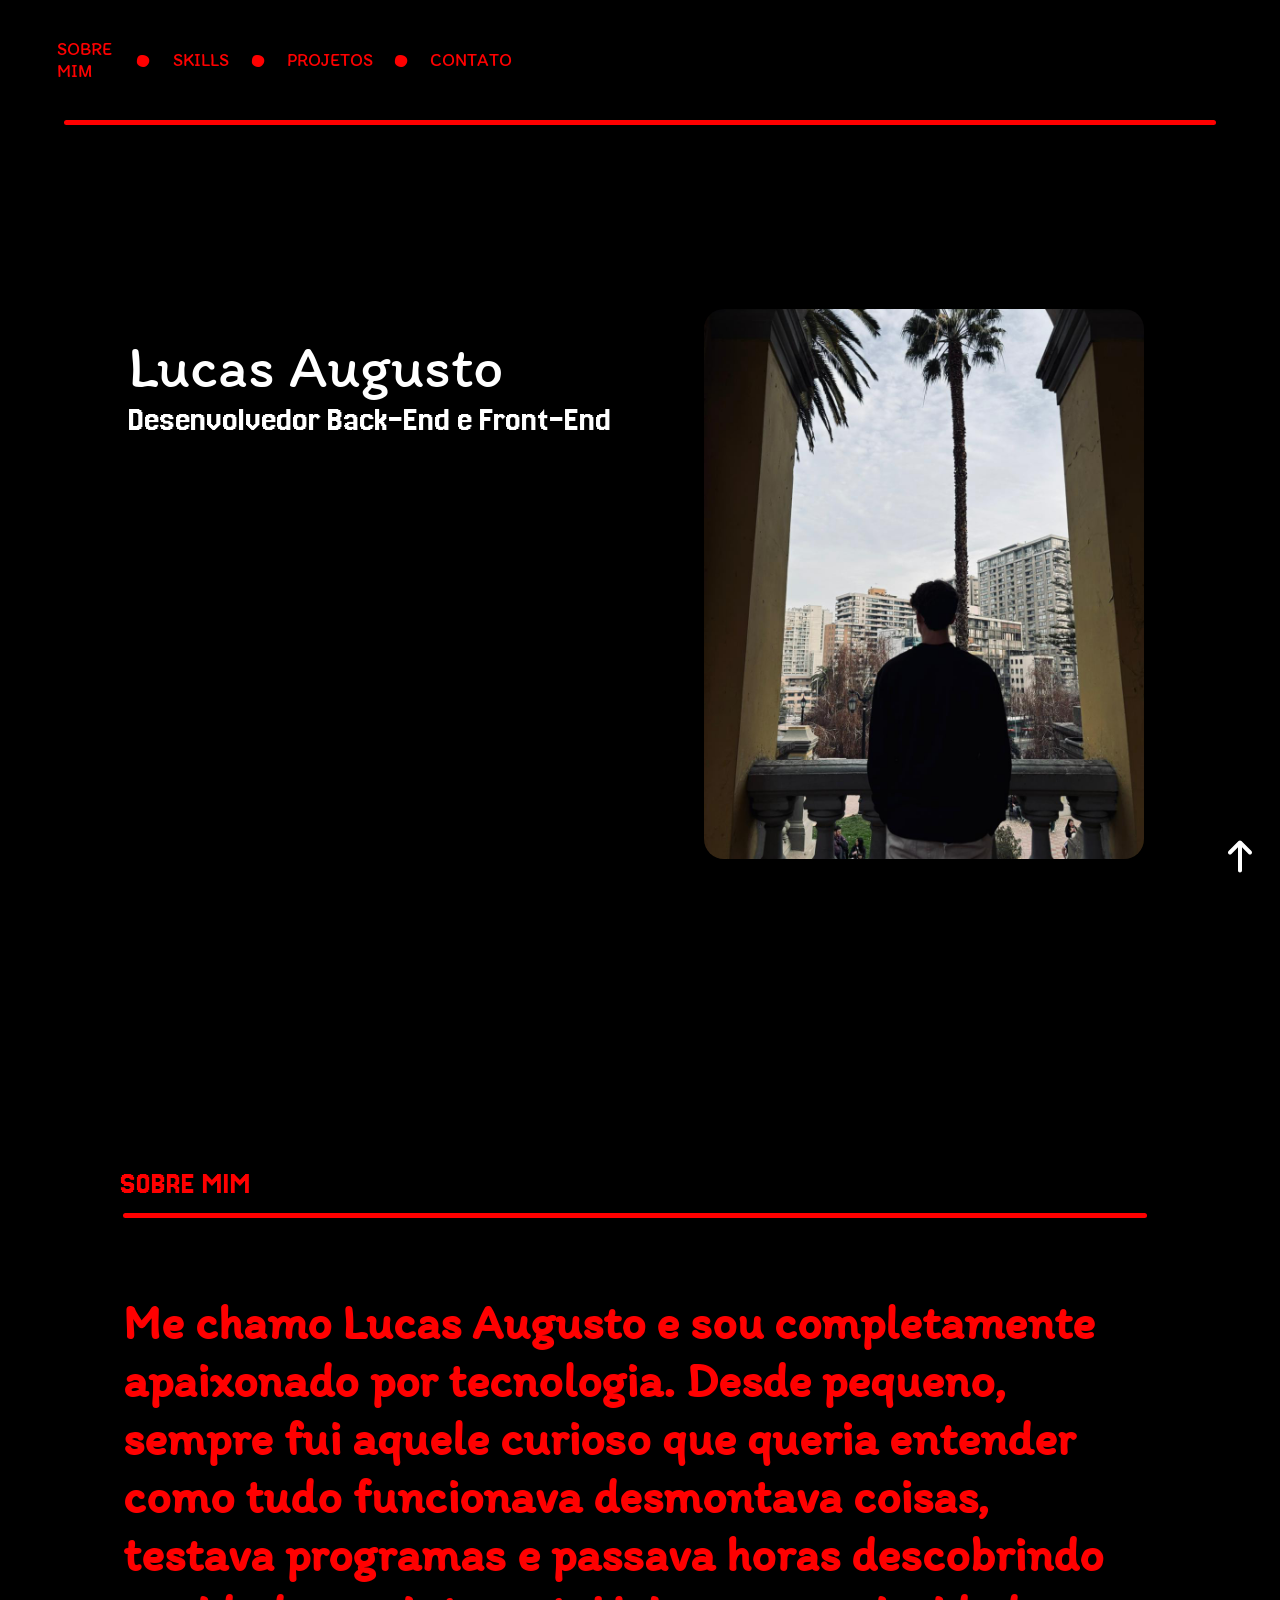
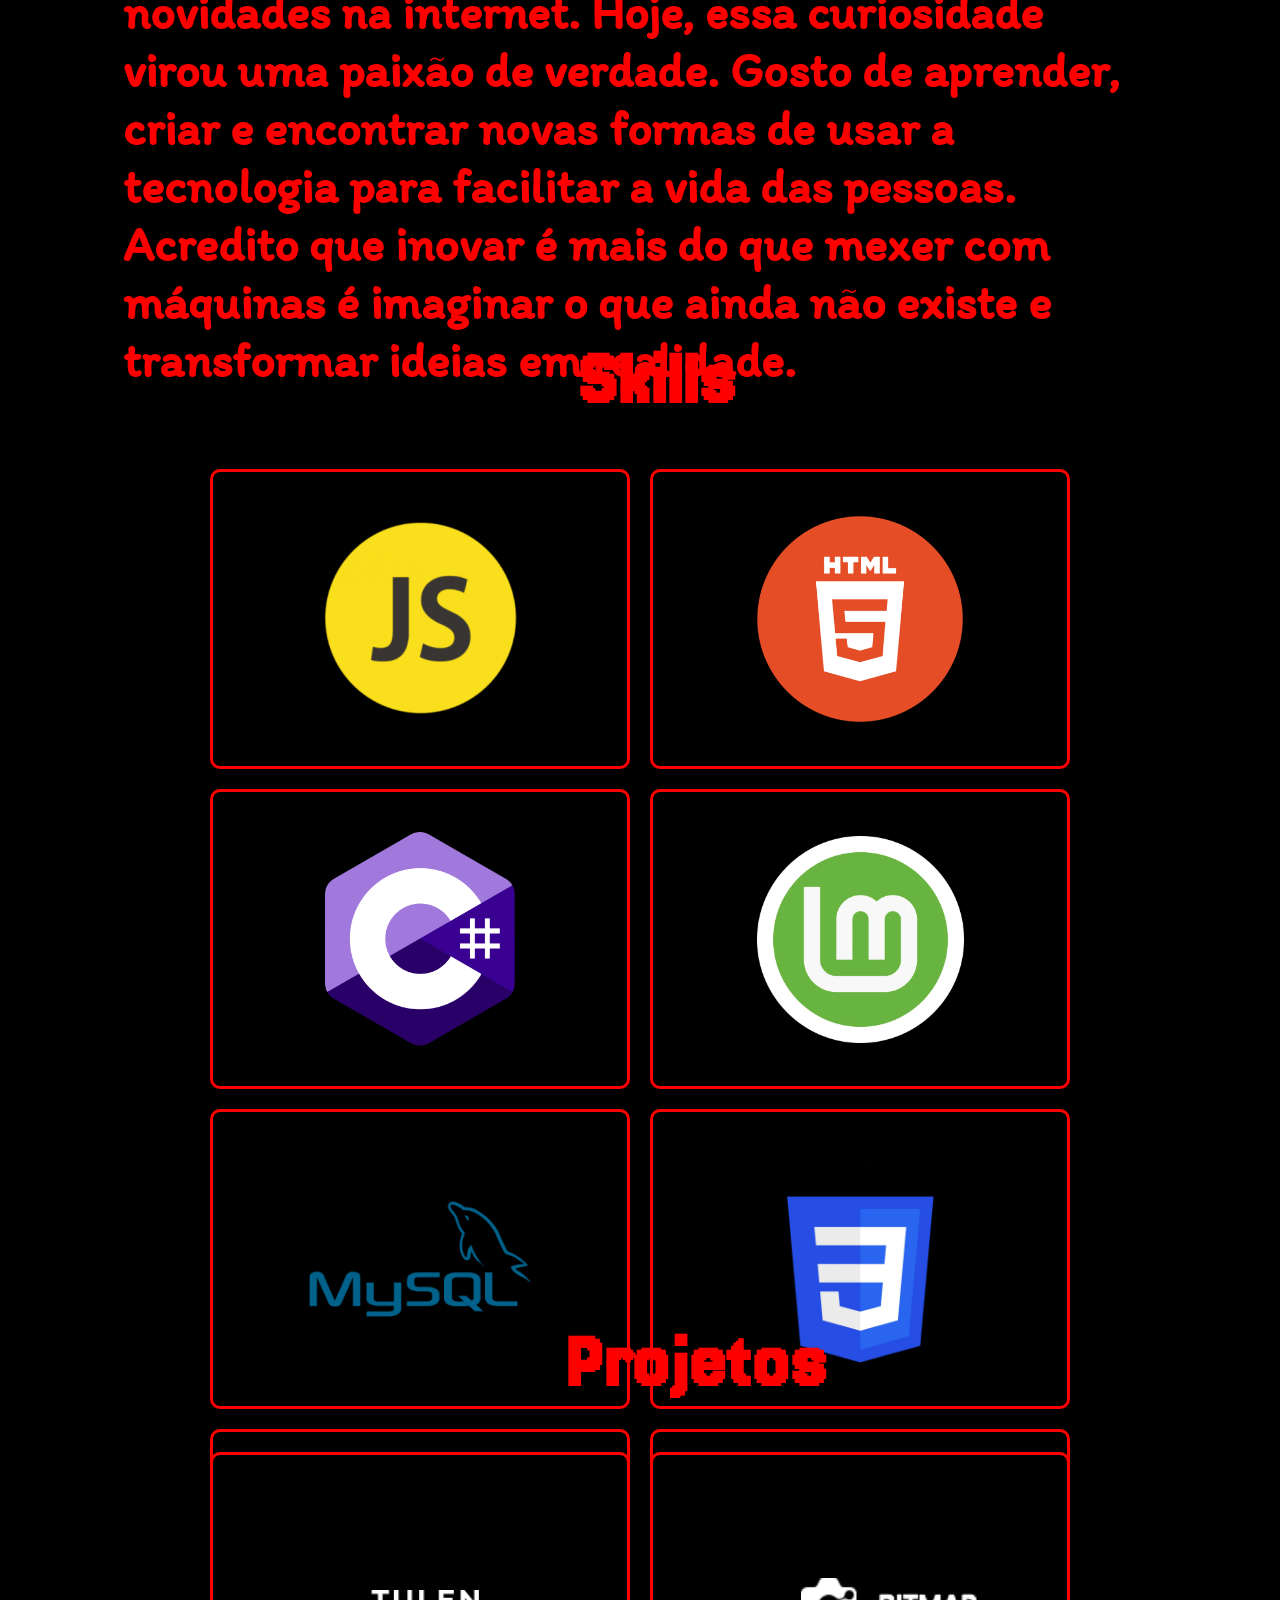
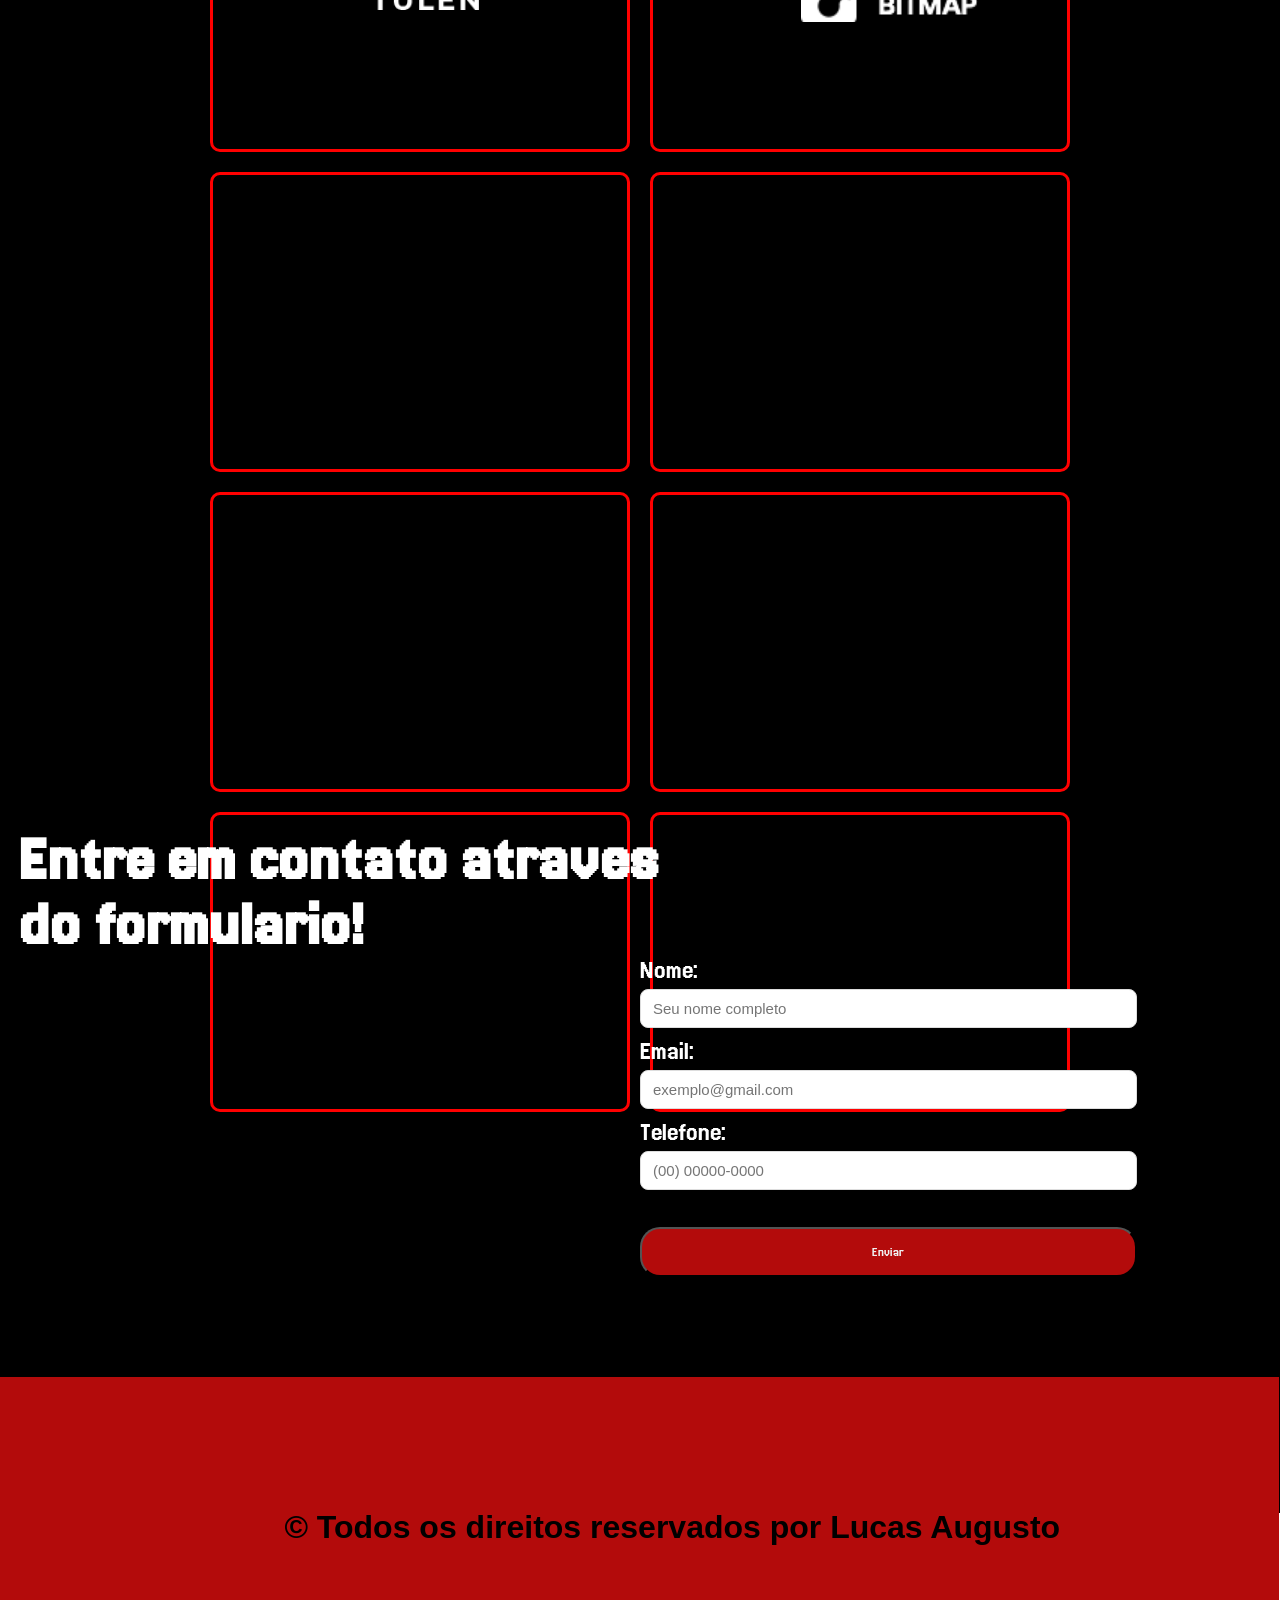
==== index.html @ 874fd930 "Update index.html" ====
<!DOCTYPE html>
<html lang="en">

<head>
    <meta charset="UTF-8">
    <meta name="viewport" content="width=device-width, initial-scale=1.0">
    <link rel="stylesheet" href="style.css">

    <link rel="preconnect" href="https://fonts.googleapis.com">
    <link rel="preconnect" href="https://fonts.gstatic.com" crossorigin>
    <link rel="preconnect" href="https://fonts.googleapis.com">
    <link rel="preconnect" href="https://fonts.gstatic.com" crossorigin>
    <link href="https://fonts.googleapis.com/css2?family=Jersey+20&display=swap" rel="stylesheet">
    <link href="https://fonts.googleapis.com/css2?family=Itim&display=swap" rel="stylesheet">
    <title>Lucas Augusto || Portfólio</title>
</head>

<body>


    <header>

        <div class="divH" id="divH">
            <div class="divHe">

            </div>

            <div class="divH">
                <a href="#sm" class="sobre">
                    SOBRE MIM
                </a>
            </div>
            <div class="divH">
                <g1 class="ponto">
                    .
                    </h1>
            </div>
            <div class="divH">
                <a href="#skills" class="skills">
                    SKILLS
                </a>
            </div>
            <div class="divH">
                <h1 class="ponto">
                    .
                </h1>
            </div>
            <div class="divH">
                <a href="#Projetos" class="projetos">
                    PROJETOS
                </a>
            </div>
            <div class="divH">
                <h1 class="ponto">
                    .
                </h1>
            </div>
            <div class="divH">
                <a href="#formulario" class="contato">
                    CONTATO
                </a>
            </div>
        </div>

        <label class="switch">
            <input type="checkbox">
            <span class="slider round"></span>
        </label>


        <div class="divHeD">

        </div>

    </header>
    <a href="#divH" id="seta"><svg xmlns="http://www.w3.org/2000/svg" viewBox="0 0 640 640">
            <path fill="#ffffff"
                d="M342.6 81.4C330.1 68.9 309.8 68.9 297.3 81.4L137.3 241.4C124.8 253.9 124.8 274.2 137.3 286.7C149.8 299.2 170.1 299.2 182.6 286.7L288 181.3L288 552C288 569.7 302.3 584 320 584C337.7 584 352 569.7 352 552L352 181.3L457.4 286.7C469.9 299.2 490.2 299.2 502.7 286.7C515.2 274.2 515.2 253.9 502.7 241.4L342.7 81.4z" />
        </svg></a>

    <div class="inicio" id="inicio">
        <div class="barra">

        </div>
        <h1 class="lucas"><span>
                Lucas Augusto
            </span>

        </h1>
        <p class="fall-text">
            Desenvolvedor Back-End e Front-End
        </p>

        <div class="neve">

        </div>

    </div>


    <div class="sm" id="sm">
        <div class="mim">
            <h1 class="tmim">
                SOBRE MIM
            </h1>
            <div class="barraP">
                <h1 class="lucas1">
                    Me chamo Lucas Augusto e sou completamente apaixonado por tecnologia. Desde pequeno, sempre fui
                    aquele curioso que queria entender como tudo funcionava desmontava coisas, testava programas e
                    passava horas descobrindo novidades na internet. Hoje, essa curiosidade virou uma paixão de verdade.
                    Gosto de aprender, criar e encontrar novas formas de usar a tecnologia para facilitar a vida das
                    pessoas. Acredito que inovar é mais do que mexer com máquinas é imaginar o que ainda não existe e
                    transformar ideias em realidade.
                </h1>
            </div>
        </div>
    </div>

    <div class="divSkills" id="skills">
        <h1 class="textSkills"><span>
                Skills
            </span>
        </h1>
        <section class="cards-container">

            <div class="card">
                <img src="Imagens/javaS.png" alt="">
            </div>
            <div class="card">
                <img src="Imagens/html.png" alt="" width="55%">
            </div>
            <div class="card">
                <img src="Imagens/C.png" alt="" width="46%">
            </div>
            <div class="card">
                <img src="Imagens/linux.webp" alt="" width="50%">
            </div>
            <div class="card">
                <img src="Imagens/mysql.png" alt="" width="55%">
            </div>
            <div class="card">
                <img src="Imagens/css.webp" alt="" width="80%">
            </div>
            <div class="card">
                <img src="Imagens/php.webp" alt="" width="70%">
            </div>
            <div class="card">
                <img src="Imagens/python.png" alt="" width="80%">
            </div>

        </section>
    </div>
    <div class="Projetos" id="Projetos">
        <h1 class="textProjetos"><span>
                Projetos
            </span>
        </h1>
        <section class="cards-container">

            <div class="card">
                <a href="https://lukyyyyz.github.io/Tulenn/">
                    <img src="/Imagens/tulen.webp" alt="" width="110%">
                </a>
            </div>
            <div class="card">
                <a href="https://lukyyyyz.github.io/BitMap/">
                    <img src="/Imagens/bitmap.png" alt="" width="150%">
                </a>
            </div>
            <div class="card"><img src="/Imagens/" alt="" width="46%"></div>
            <div class="card"><img src="/Imagens/" alt="" width="50%"></div>
            <div class="card"><img src="/Imagens/" alt="" width="55%"></div>
            <div class="card"><img src="/Imagens/" alt="" width="80%"></div>
            <div class="card"><img src="/Imagens/" alt="" width="70%"></div>
            <div class="card"><img src="/Imagens/" alt="" width="40%"></div>
        </section>
    </div>
    <div class="formulario" id="formulario">
        <div>
            <h1 class="textF">
                Entre em contato atraves <br>
                 do formulario!
            </h1>
        </div>
        <div class="F">

            <form class="form" id="contactForm" autocomplete="off" novalidate>
                <div class="form-row">
                    <div class="field full">
                        <label for="nome">Nome:</label>
                        <input id="nome" name="nome" type="text" required placeholder="Seu nome completo" />
                    </div>
                </div>

                <div class="form-row">
                    <div class="field full">
                        <label for="endereco">Email:</label>
                        <input id="email" name="email" type="text" placeholder="exemplo@gmail.com" />
                    </div>
                </div>

                <div class="form-row">
                    <div class="field">
                        <label for="telefone">Telefone:</label>
                        <input id="telefone" name="telefone" type="tel" placeholder="(00) 00000-0000" maxlength="15" />
                    </div>
                </div>
            </form>
        </div>

        <div>
            <button id="btn" class="botao">
                Enviar
            </button>
        </div>


        <dialog id="modal">
            Mensagem Enviado! :D
            <button id="fechar">
                X
            </button>
        </dialog>

        <div class="rodape">
            <h1 class="da">
                © Todos os direitos reservados por Lucas Augusto
            </h1>
           </div>
        <script src="script.js" defer></script>
</body>

</html>
---- style.css ----
* {
    margin: 0;
    box-sizing: border-box;
    scroll-behavior: smooth;
    
}

header {
    display: flex;
    align-items: center;
    justify-content: space-between;
    height: 120px;
    width: 100%;
    background-color: #000000;
}

body {
    background-color: var(--bg-color);
    color: var(--cor-texto);
    transition: background-color 0.5s, color 0.5s;
    /* Transição suave */
}

/* Comandos Dakr */
.dark header {
    background-color: #9b9b9b;
}

.dark .sobre {
    color: #ffffff;
}

.dark .skills {
    color: #ffffff;
}

.dark .projetos {
    color: #ffffff;
}

.dark .contato {
    color: #ffffff;
}

.dark .ponto {
    color: #ffffff;
}

.dark .barra {
    background-color: #ffffff;
}

.dark .inicio {
    background-color: #9b9b9b;
}

.dark .lucas {
    color: #ffffff;
}

.dark .fall-text {
    color: #ffffff;
}

.dark .sm {
    background-color: #9b9b9b;
}

.dark .mim {
    background-color: #9b9b9b;
}

.dark .lucas1 {
    color: #f0f0f0;
}

.dark .tmim {
    color: #f0f0f0;
}

.dark .barraP {
    background-color: #f0f0f0;
}

.dark .divSkills {
    background-color: #9b9b9b;
}

.dark .card {
    background-color: #464646;
    border: solid #c9c9c9;
}

.dark .textSkills {
    color: #ffffff;
}

.dark .Projetos {
   background-color: #9b9b9b;
}

.dark .textProjetos {
    color: #ffffff;
    
}

.dark .neve {
    background-image: url(Imagens/Neve.jpeg);
}

.dark .formulario{
    background-color: #9b9b9b;
}

.dark .botao{
    background-color: #5e5e5e;
}

.dark .rodape{
    background-color: #5e5e5e;
}

.dark .textF{
    color: #ffffff;
}

.dark .da{
    color: #ffffff;
}



/*Fim Dark */

.sobre {
    font-size: 18px;
    color: #ff0000;
    font-family: "Itim", cursive;
    font-weight: 400;
    font-style: normal;
    cursor: pointer;
    text-decoration: none;
}

.skills {
    font-size: 18px;
    color: #ff0000;
    font-family: "Itim", cursive;
    font-weight: 400;
    font-style: normal;
    cursor: pointer;
    text-decoration: none;
}

.projetos {
    font-size: 18px;
    color: #ff0000;
    font-family: "Itim", cursive;
    font-weight: 400;
    font-style: normal;
    cursor: pointer;
    text-decoration: none;
}

.contato {
    font-size: 18px;
    color: #ff0000;
    font-family: "Itim", cursive;
    font-weight: 400;
    font-style: normal;
    cursor: pointer;
    text-decoration: none;
}

.ponto {
    font-size: 90px;
    color: #ff0000;
    font-family: "Itim", cursive;
    font-weight: 400;
    font-style: normal;
    padding-bottom: 50px;
}

.divH {
    display: flex;
    align-items: center;
    justify-content: space-around;
    height: 120px;
    width: 40%;
}

.divHe {
    display: flex;
    align-items: center;
    justify-content: space-around;
    height: 120px;
    width: 40%;
}

.divHeD {
    display: flex;
    align-items: center;
    justify-content: space-around;
    height: 120px;
    margin-right: -850px;
}


.barra {
    background-color: #ff0000;
    height: 5px;
    width: 90%;
    margin-left: 5%;
    border-radius: 20px;

}

.inicio {
    background-color: #000000;
    height: 1000px;
    width: 100%;
}

.lucas {
    color: white;
    font-size: 60px;
    font-family: "Itim", cursive;
    font-weight: 400;
    font-style: normal;
    display: inline-block;
    margin-top: 16%;
    margin-left: 10%;
}

.fall-text {
    color: white;
    font-size: 35px;
    font-family: "Jersey 20", sans-serif;
    font-weight: 400;
    font-style: normal;
    margin-left: 10%;
}

.fall-text span {
    opacity: 0;
    transform: translateY(-50px);
    animation: fall 0.4s forwards;
}

@keyframes fall {
    to {
        opacity: 1;
        transform: translateY(0);
    }
}



.sm {
    background-color: #000000;
    height: 800px;
    width: 100%;
    padding: 1.5%;
}

.mim {
    width: 90%;
    height: 90vh;
    background-color: #000000;
    border-radius: 20px;
    margin-left: 5%;
    margin-top: 2vh;
}

.tmim {
    color: #ff0000;
    font-family: "Jersey 20", sans-serif;
    font-weight: 400;
    font-style: normal;
    padding-top: 1%;
    padding-left: 3.5%;
}

.barraP {
    background-color: #ff0000;
    height: 5px;
    width: 80%;
    position: absolute;
    left: 9.6%;
    border-radius: 20px;
    margin-top: 1%;
}

.switch {
    position: relative;
    display: inline-block;
    width: 60px;
    height: 34px;
}

/* Hide default HTML checkbox */
.switch input {
    opacity: 0;
    width: 0;
    height: 0;
}

/* The slider */
.slider {
    position: absolute;
    cursor: pointer;
    top: 0;
    left: 0;
    right: 0;
    bottom: 0;
    background-color: #ff0000;
    -webkit-transition: .4s;
    transition: .4s;
}

.slider:before {
    position: absolute;
    content: "";
    height: 26px;
    width: 26px;
    left: 4px;
    bottom: 4px;
    background-color: #f0f0f0;
    -webkit-transition: .4s;
    transition: .4s;
}

input:checked+.slider {
    background-color: #c9c9c9;
}

input:focus+.slider {
    box-shadow: 0 0 1px #00000000;
}

input:checked+.slider:before {
    -webkit-transform: translateX(26px);
    -ms-transform: translateX(26px);
    transform: translateX(26px);
}

/* Rounded sliders */
.slider.round {
    border-radius: 34px;
}

.slider.round:before {
    border-radius: 50%;
}

.neve {
    margin-left: 55%;
    margin-top: -10%;
    background-image: url(Imagens/Eu.jpeg);
    width: 440px;
    height: 550px;
    background-size: cover;       /* imagem encaixa melhor */
    background-position: center;  /* centraliza */
    border-radius: 20px;          /* opcional */
    
}

.lucas1 {
    font-size: 48px;
    margin-top: 80px;
    font-family: "Itim", cursive;
    color: #ff0000;
}

.divSkills {
    background-color: #000000;
    height: 963px;
    width: 100%;
    padding: 1.5%;

}

.card {
    width: 420px;
    height: 300px;
    background: rgb(0, 0, 0);
    border-radius: 10px;
    box-shadow: 0 4px 10px var(--shadow);
    display: flex;
    align-items: center;
    justify-content: center;
    cursor: pointer;
    transition: 0.3s;
    font-weight: 600;
    border: solid #ff0000;
}

.cards-container {
    display: flex;
    gap: 20px;
    justify-content: center;
    flex-wrap: wrap;
}

.textSkills {
    color: rgb(255, 0, 0);
    font-family: "Jersey 20", sans-serif;
    font-size: 80px;
    margin-bottom: 50px;
    margin-left: 45%;
}

#seta {
    position: fixed;
    bottom: 20px;  
    right: 20px;   
    width: 40px;   
}

.Projetos {
    background-color: #000000;
    height: 965px;
    width: 100%;
    padding: 1.5%;

}

.textProjetos {
    color: #ff0000;
    font-family: "Jersey 20", sans-serif;
    font-size: 80px;
    margin-top: 20px;
    margin-bottom: 50px;
    margin-left: 44%
}

.formulario {
    background-color: #000000;
    height: 865px;
    width: 100%;
    padding: 1.5%;

}

.textF {
    color: #ffffff;
    font-family: "Jersey 20", sans-serif;
    font-size: 65px;
    animation: flutuar 3s infinite ease-in-out;
    margin-top: 160px;
}

@keyframes flutuar {
    from {
        transform: translateY(0px);
    }

    50% {
        transform: translateY(-30px);
    }

    to {
        transform: translateY(0px);
    }
}

.form-row {
    display: flex;
    gap: 12px;
    margin-bottom: 10px;
}

.field {
    flex: 1;
    display: flex;
    flex-direction: column;
}

.field label {
    font-size: 26px;
    margin-bottom: 6px;
    color: #ffffff;
    font-family: "Jersey 20", sans-serif;

}

.field input {
    padding: 10px 12px;
    border-radius: 8px;
    border: 1px solid #ddd;
    font-size: 15px;
    outline: none;
}

.field input:focus {
    border-color: var(--accent);
    box-shadow: 0 0 0 3px rgba(43, 108, 176, 0.08);
}

.form-actions {
    display: flex;
    justify-content: flex-end;
    gap: 8px;
    margin-top: 12px;
}

.btn {
    padding: 10px 14px;
    border-radius: 8px;
    border: 0;
    cursor: pointer;
    font-weight: 600;
}

.btn-secondary {
    background: #000000;
    color: #ffffff;
}

.btn-primary {
    background: var(--accent);
    color: white;
}

.F {
    width: 40%;
    height: 00px;
    background-color: #b30b0b;
    border-radius: 20px;
    margin-left: 50%;
    justify-content: center;
    align-items: center;

}

#modal {
    width: 400px;
    height: 100px;
    margin-top: 85vh;
    margin-left: 45px;
    border-color: #ffffff;
    background-color: #b30b0b;
    color: #f0f0f0;
    font-family: "Jersey 20", sans-serif;
    font-size: 26px;
}

.botao {
    background-color: #c9c9c9;
    color: #000000;
    font-family: "Jersey 20", sans-serif;
    height: 50px;
    width: 40%;
    margin-left: 50%;
    margin-top: 30vh;
    background-color: #b30b0b;
    color: #f0f0f0;
    border-radius: 20px;
}

#fechar{
    margin-left: 80px;
}

.rodape{
    background-color: #b30b0b;
    height: 300px;
    width: 111.5%;
    margin-left: -10%;
    margin-top: 100px;
    display: flex;
    justify-content: center; 
    align-items: center;     

}


.da{ 
    color: #000000;
    margin-left: 170px; 
    font-family: 'Lucida Sans', 'Lucida Sans Regular', 'Lucida Grande', 'Lucida Sans Unicode', Geneva, Verdana, sans-serif;
}

@keyframes rodar{
    0%{
        --angle: 0deg;
    }
    100%{
        --angle: 360deg;
    }
}
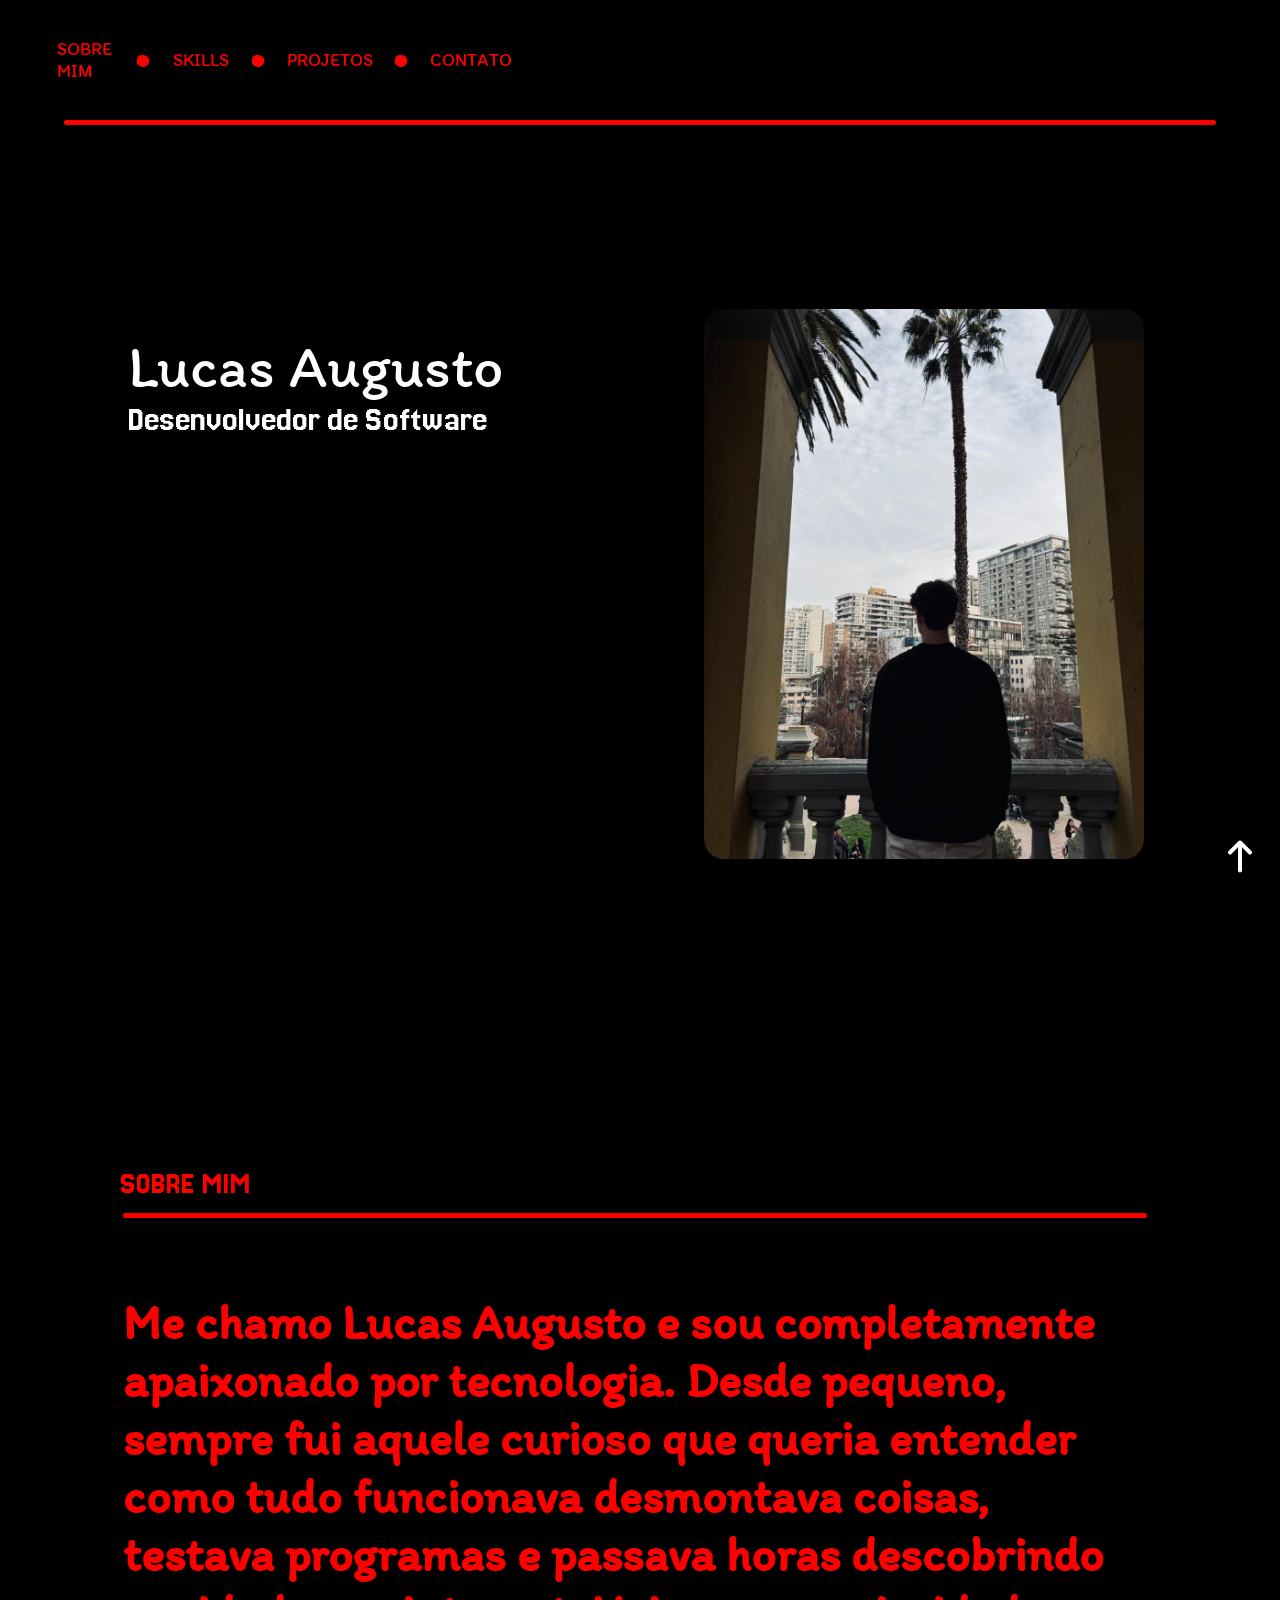
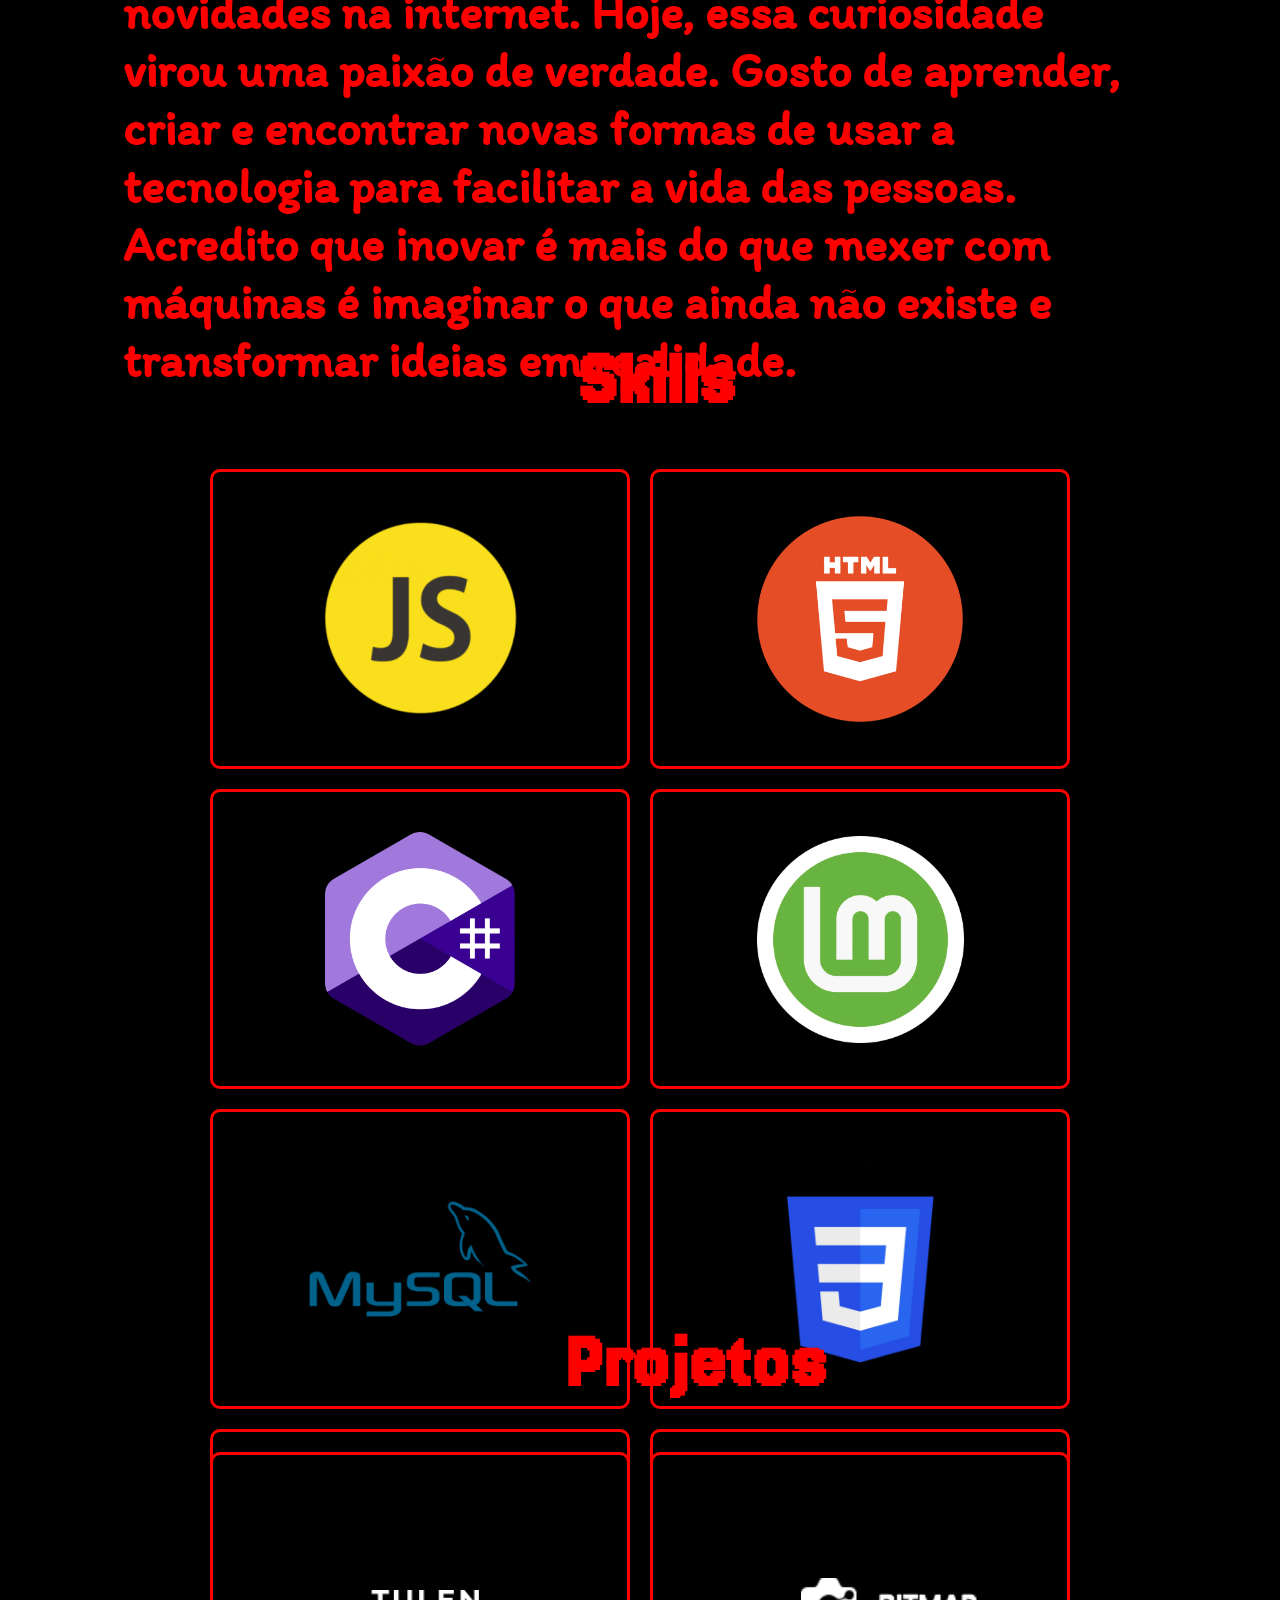
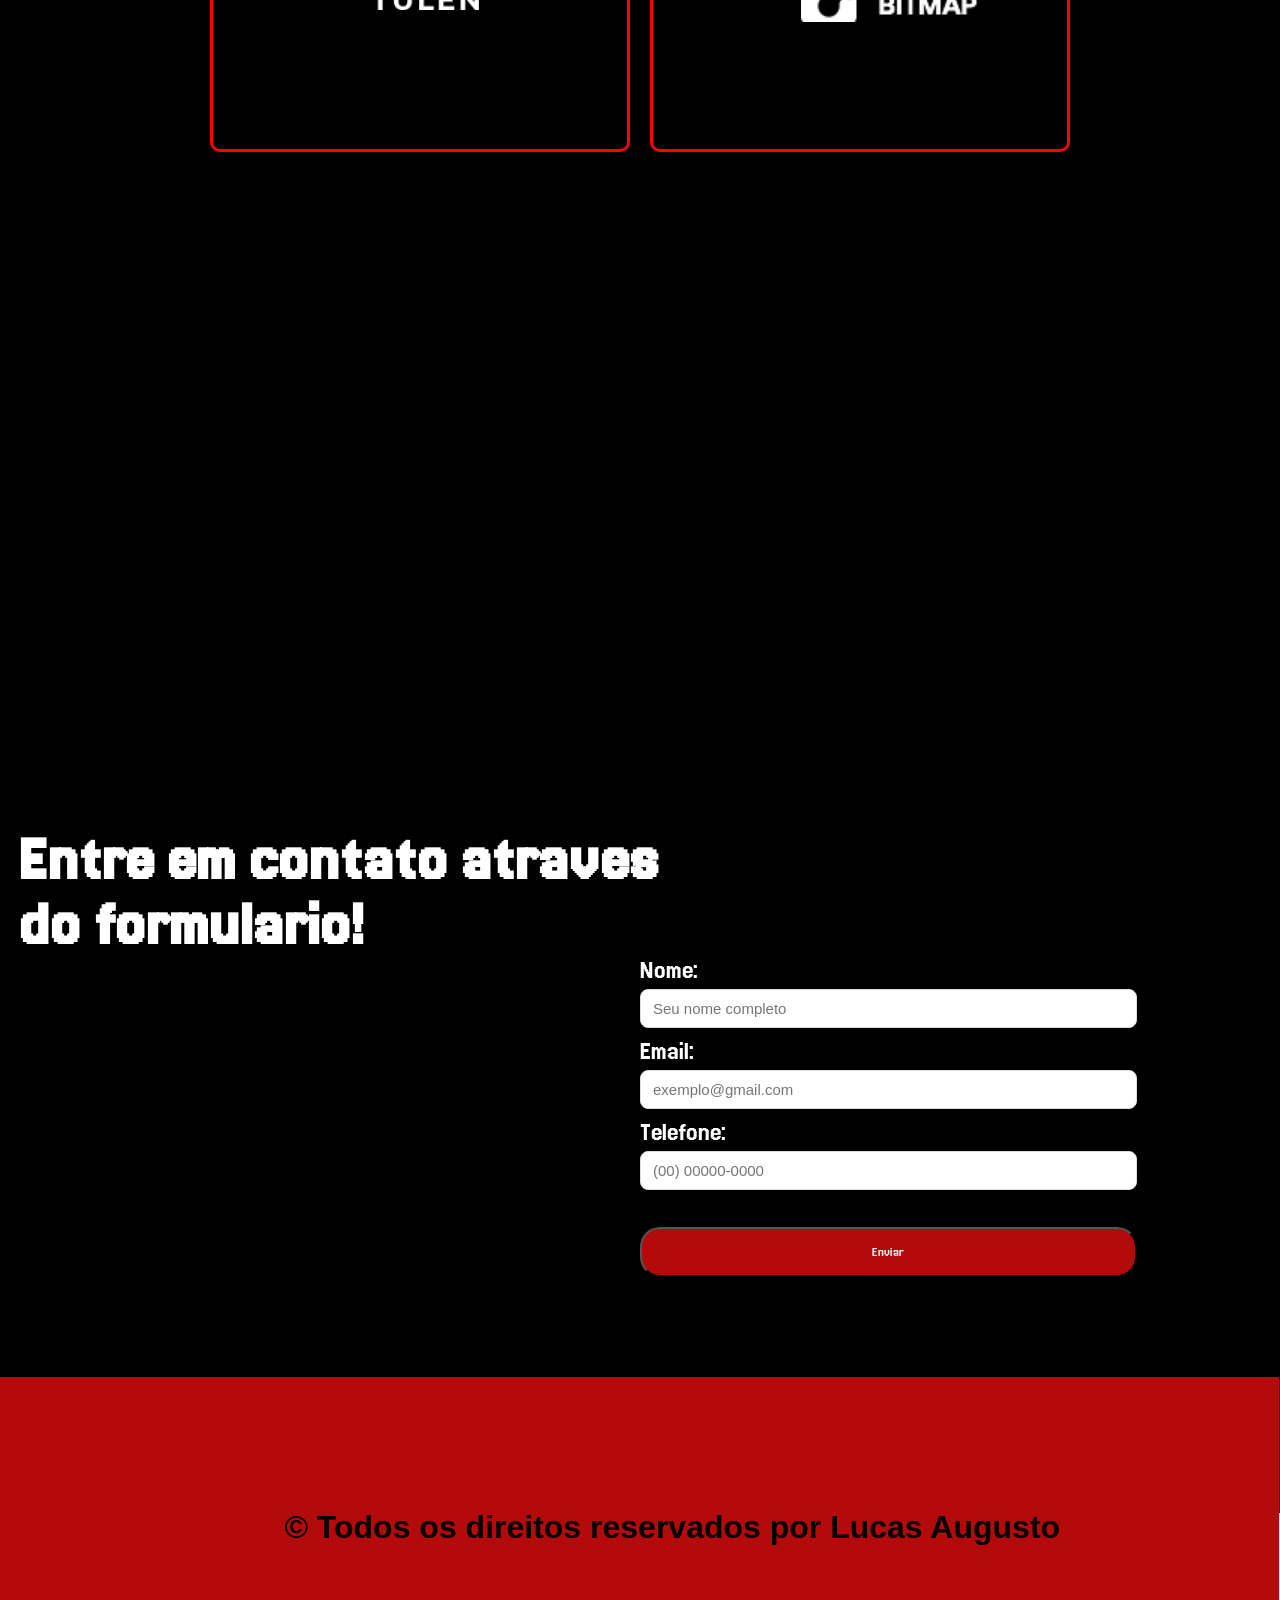
==== commit 8df15173: "Add files via upload" ====
--- a/index.html
+++ b/index.html
@@ -88,7 +88,7 @@
 
         </h1>
         <p class="fall-text">
-            Desenvolvedor Back-End e Front-End
+            Desenvolvedor de Software
         </p>
 
         <div class="neve">
@@ -159,20 +159,15 @@
 
             <div class="card">
                 <a href="https://lukyyyyz.github.io/Tulenn/">
-                    <img src="/Imagens/tulen.webp" alt="" width="110%">
+                    <img src="Imagens/tulen.webp" alt="" width="110%">
                 </a>
             </div>
             <div class="card">
                 <a href="https://lukyyyyz.github.io/BitMap/">
-                    <img src="/Imagens/bitmap.png" alt="" width="150%">
-                </a>
-            </div>
-            <div class="card"><img src="/Imagens/" alt="" width="46%"></div>
-            <div class="card"><img src="/Imagens/" alt="" width="50%"></div>
-            <div class="card"><img src="/Imagens/" alt="" width="55%"></div>
-            <div class="card"><img src="/Imagens/" alt="" width="80%"></div>
-            <div class="card"><img src="/Imagens/" alt="" width="70%"></div>
-            <div class="card"><img src="/Imagens/" alt="" width="40%"></div>
+                    <img src="Imagens/bitmap.png" alt="" width="150%">
+                </a>
+            </div>
+            
         </section>
     </div>
     <div class="formulario" id="formulario">
@@ -230,4 +225,4 @@
         <script src="script.js" defer></script>
 </body>
 
-</html>
+</html>
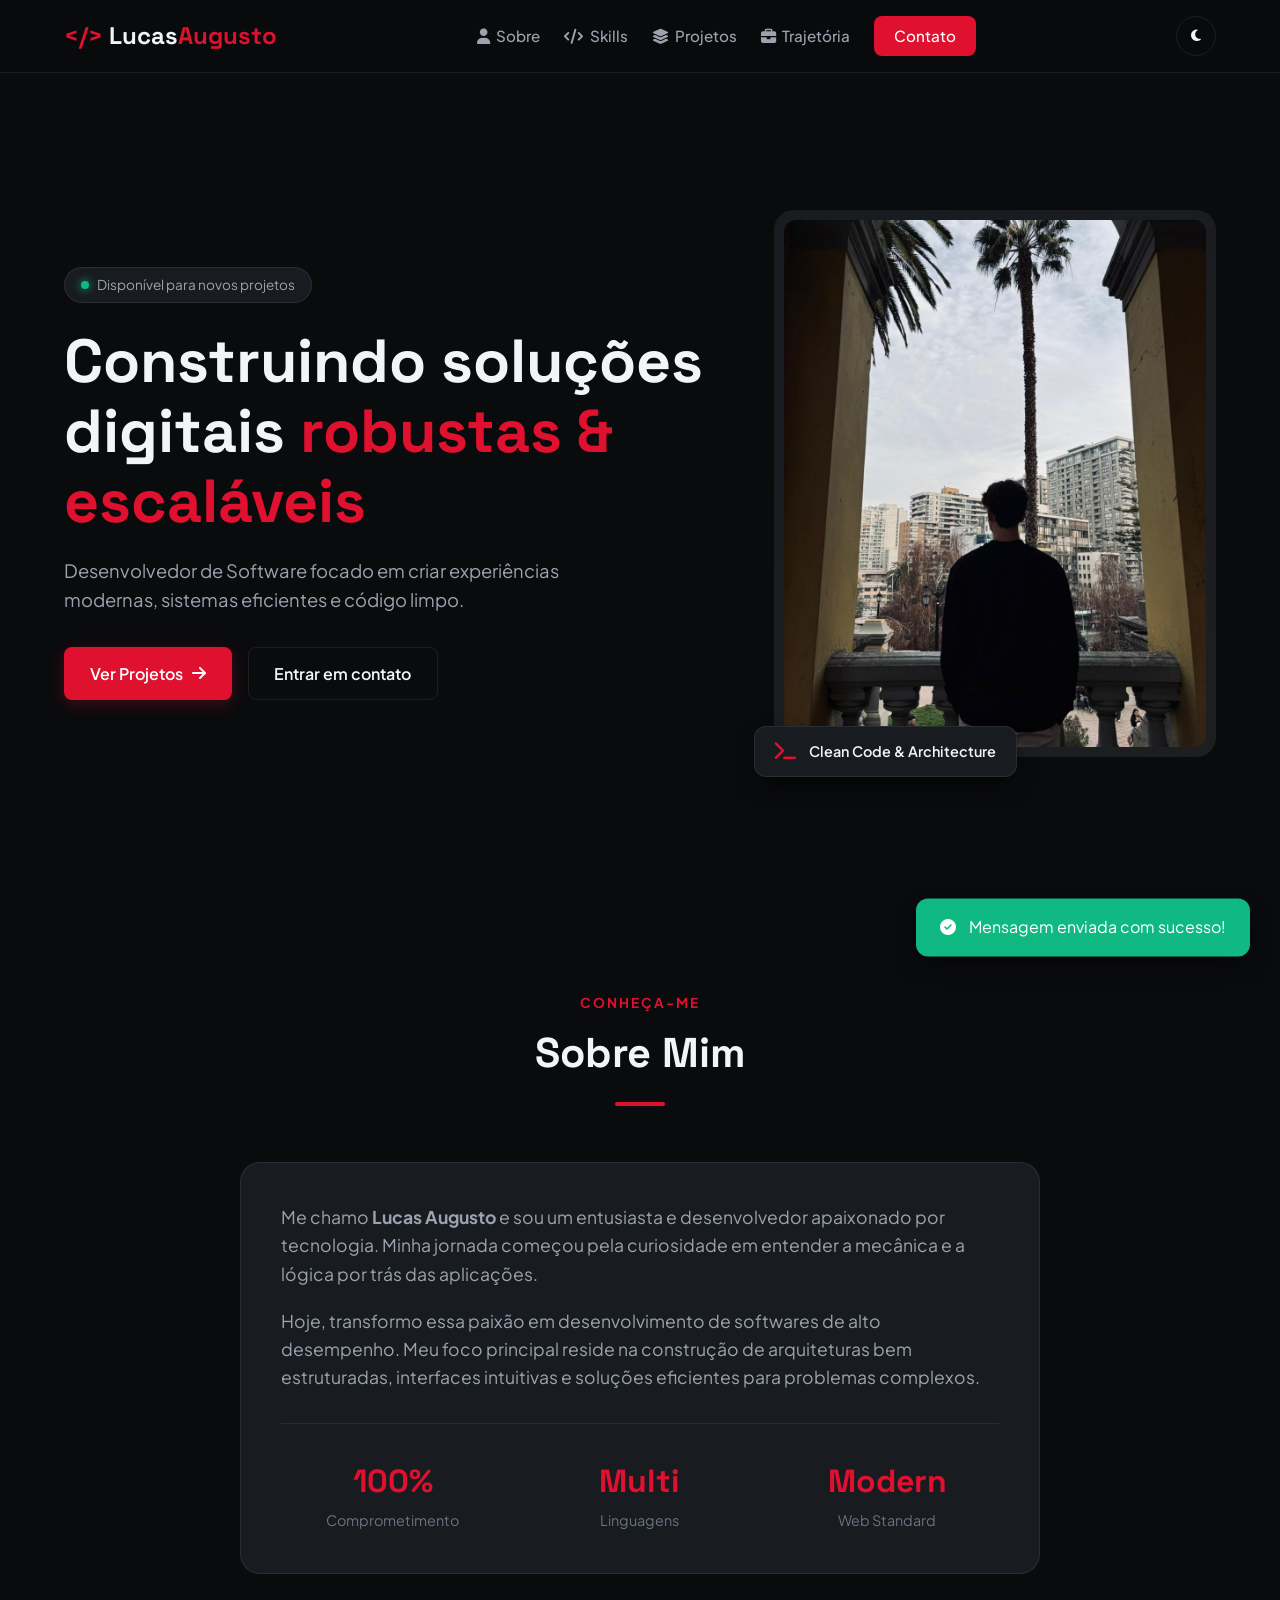
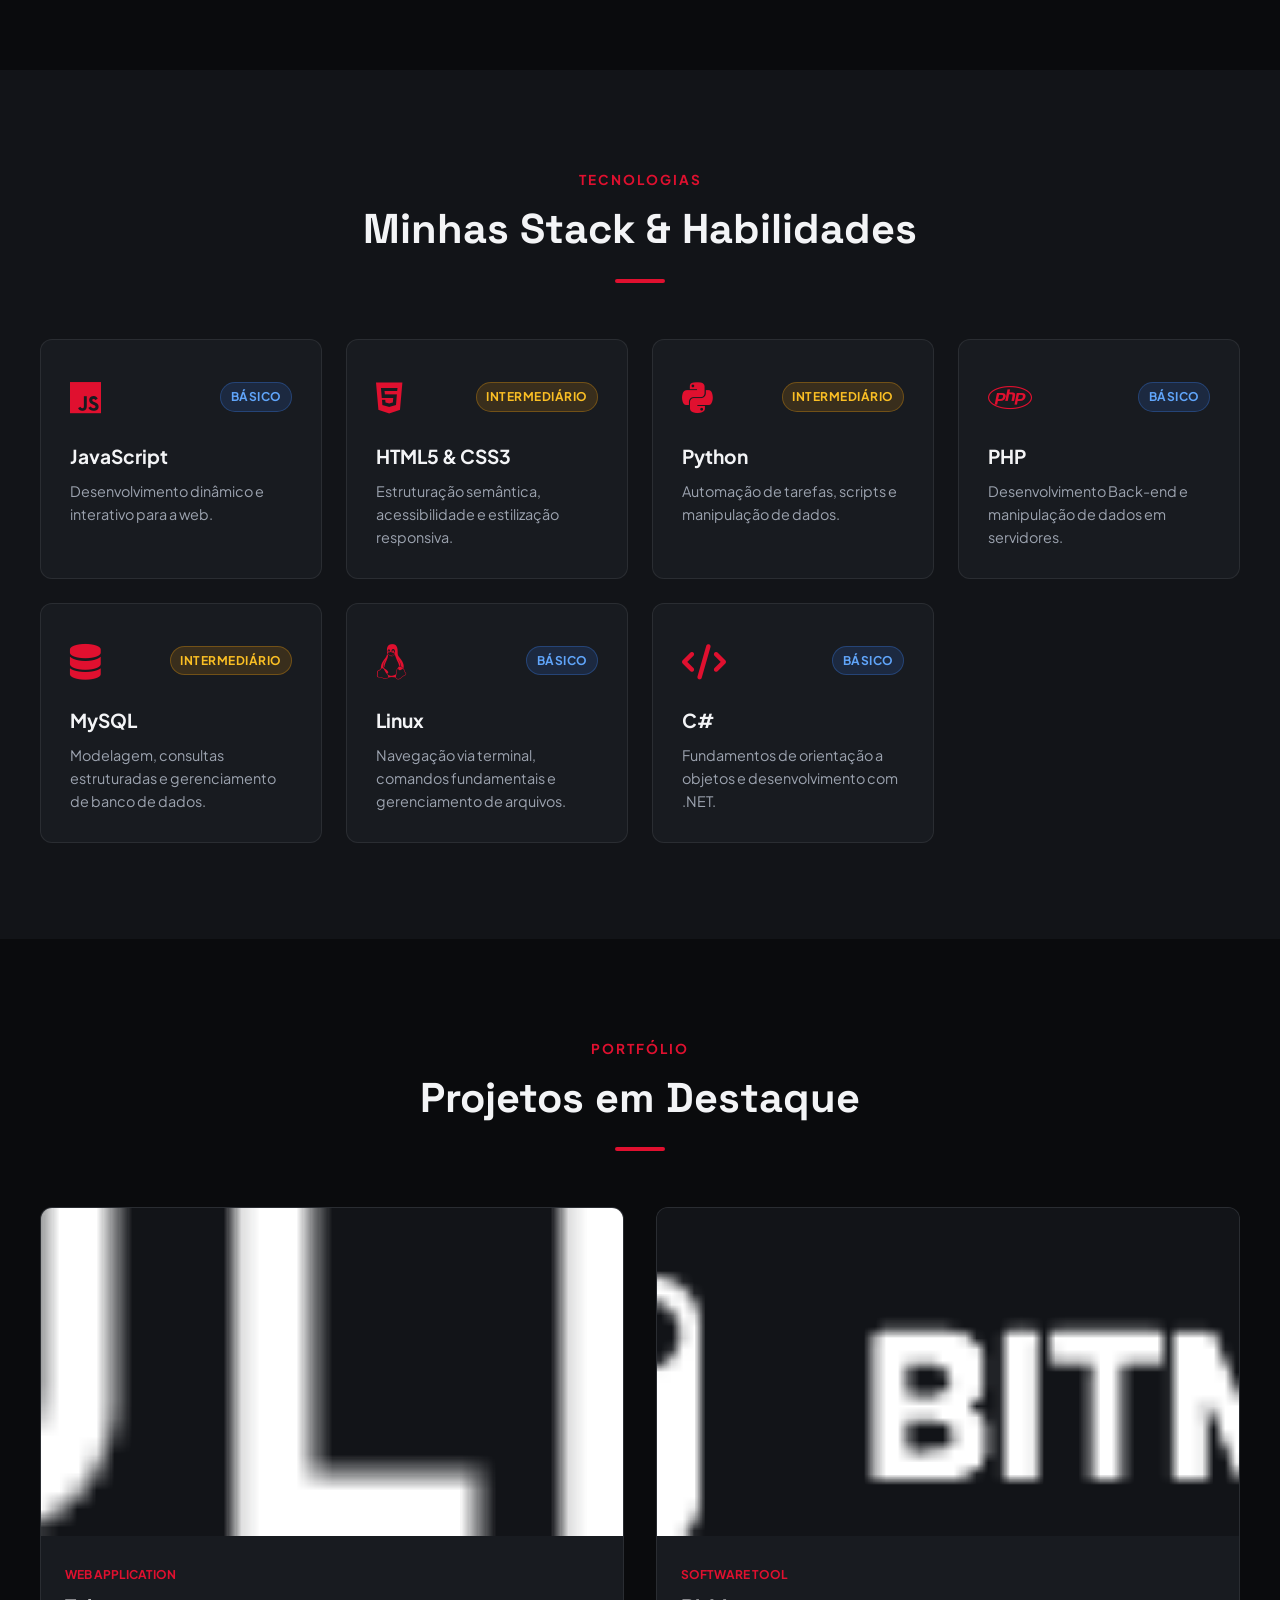
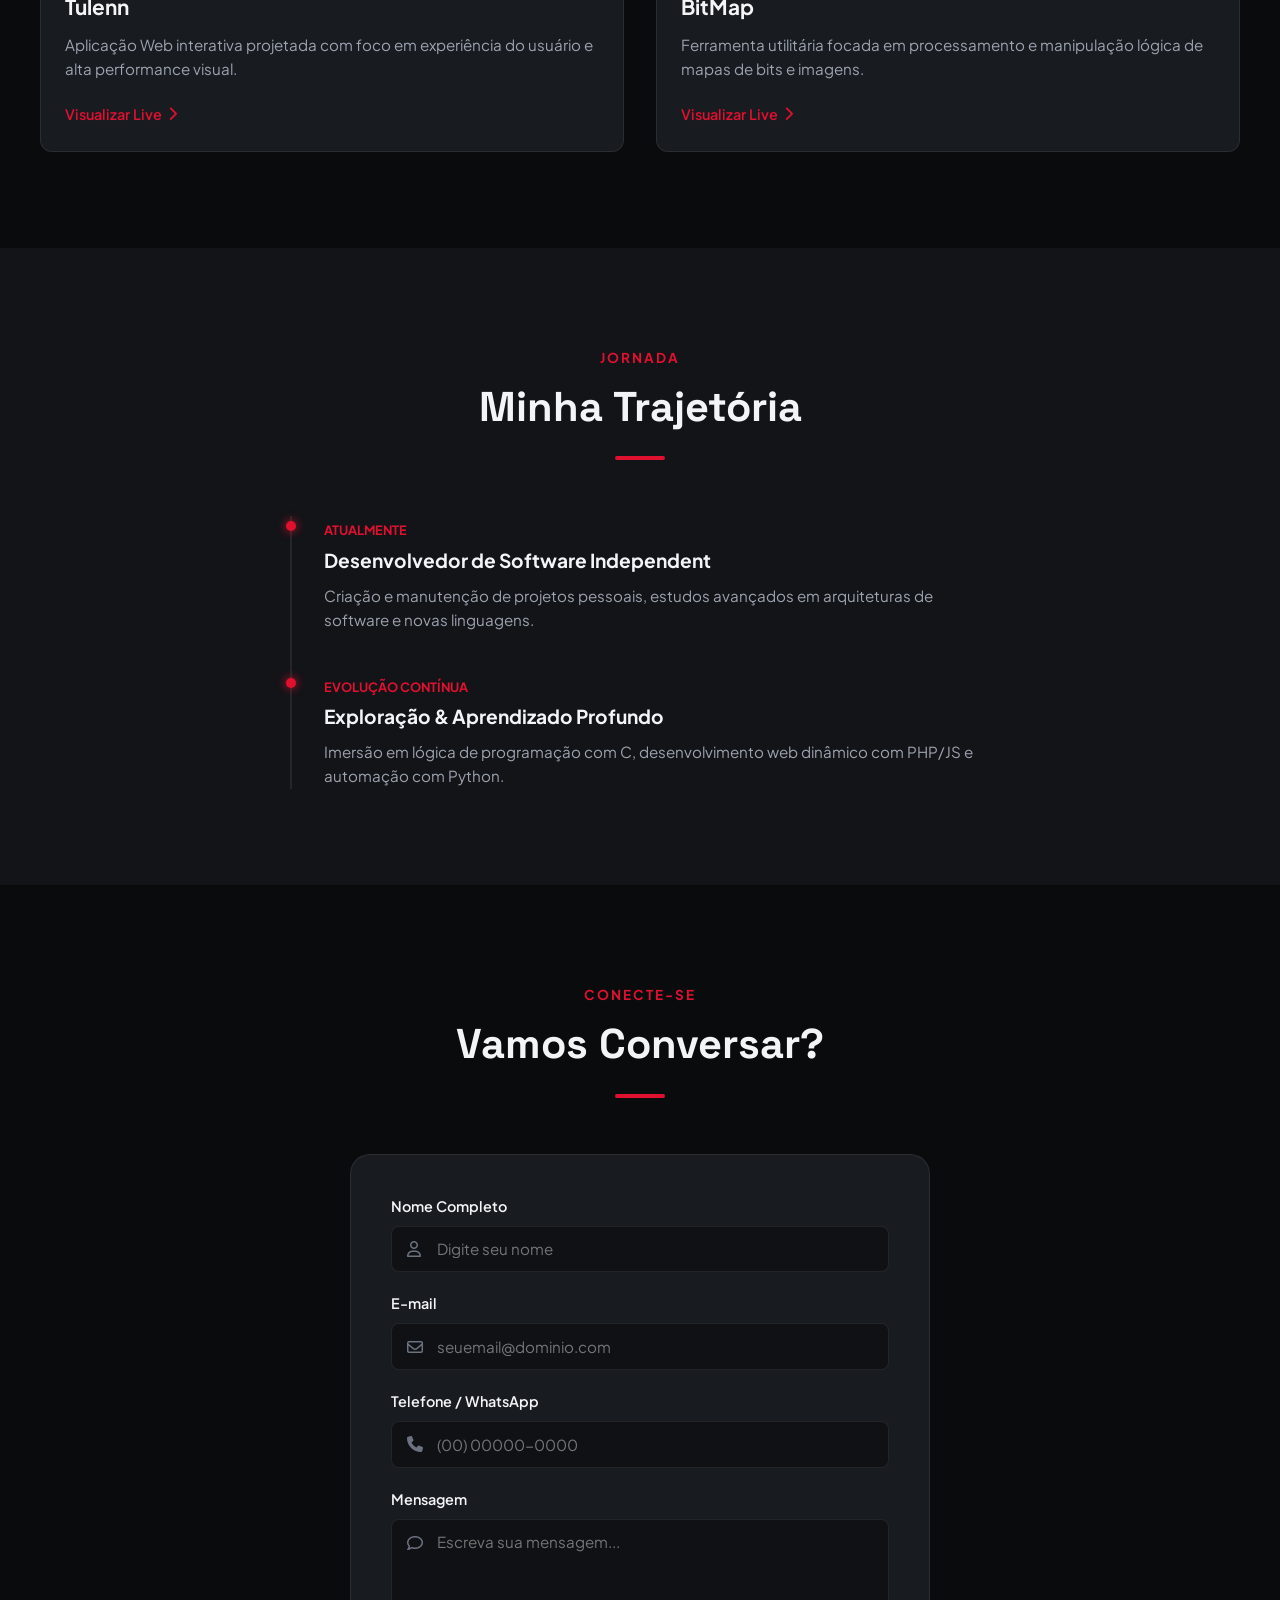
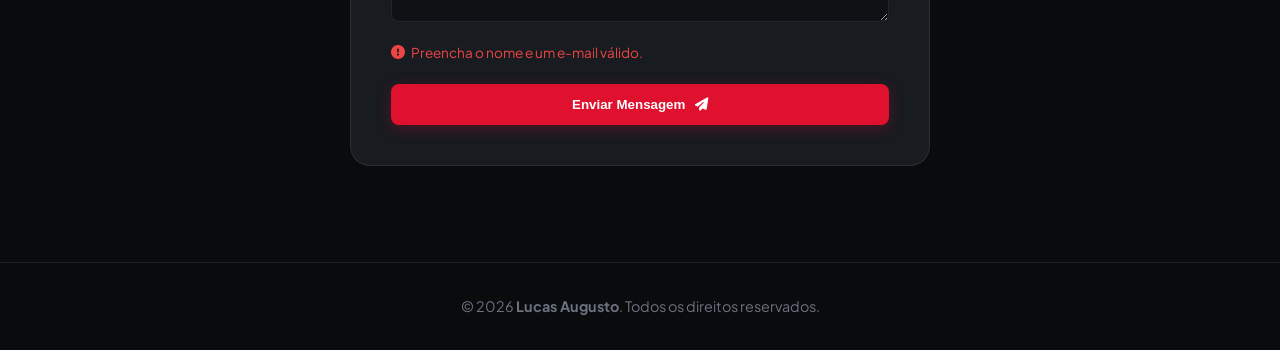
==== commit 180258fa: "Add files via upload" ====
--- a/index.html
+++ b/index.html
@@ -1,228 +1,352 @@
-<!DOCTYPE html>
-<html lang="en">
-
-<head>
-    <meta charset="UTF-8">
-    <meta name="viewport" content="width=device-width, initial-scale=1.0">
-    <link rel="stylesheet" href="style.css">
-
-    <link rel="preconnect" href="https://fonts.googleapis.com">
-    <link rel="preconnect" href="https://fonts.gstatic.com" crossorigin>
-    <link rel="preconnect" href="https://fonts.googleapis.com">
-    <link rel="preconnect" href="https://fonts.gstatic.com" crossorigin>
-    <link href="https://fonts.googleapis.com/css2?family=Jersey+20&display=swap" rel="stylesheet">
-    <link href="https://fonts.googleapis.com/css2?family=Itim&display=swap" rel="stylesheet">
-    <title>Lucas Augusto || Portfólio</title>
-</head>
-
-<body>
-
-
-    <header>
-
-        <div class="divH" id="divH">
-            <div class="divHe">
-
-            </div>
-
-            <div class="divH">
-                <a href="#sm" class="sobre">
-                    SOBRE MIM
-                </a>
-            </div>
-            <div class="divH">
-                <g1 class="ponto">
-                    .
-                    </h1>
-            </div>
-            <div class="divH">
-                <a href="#skills" class="skills">
-                    SKILLS
-                </a>
-            </div>
-            <div class="divH">
-                <h1 class="ponto">
-                    .
-                </h1>
-            </div>
-            <div class="divH">
-                <a href="#Projetos" class="projetos">
-                    PROJETOS
-                </a>
-            </div>
-            <div class="divH">
-                <h1 class="ponto">
-                    .
-                </h1>
-            </div>
-            <div class="divH">
-                <a href="#formulario" class="contato">
-                    CONTATO
-                </a>
-            </div>
-        </div>
-
-        <label class="switch">
-            <input type="checkbox">
-            <span class="slider round"></span>
-        </label>
-
-
-        <div class="divHeD">
-
-        </div>
-
-    </header>
-    <a href="#divH" id="seta"><svg xmlns="http://www.w3.org/2000/svg" viewBox="0 0 640 640">
-            <path fill="#ffffff"
-                d="M342.6 81.4C330.1 68.9 309.8 68.9 297.3 81.4L137.3 241.4C124.8 253.9 124.8 274.2 137.3 286.7C149.8 299.2 170.1 299.2 182.6 286.7L288 181.3L288 552C288 569.7 302.3 584 320 584C337.7 584 352 569.7 352 552L352 181.3L457.4 286.7C469.9 299.2 490.2 299.2 502.7 286.7C515.2 274.2 515.2 253.9 502.7 241.4L342.7 81.4z" />
-        </svg></a>
-
-    <div class="inicio" id="inicio">
-        <div class="barra">
-
-        </div>
-        <h1 class="lucas"><span>
-                Lucas Augusto
-            </span>
-
-        </h1>
-        <p class="fall-text">
-            Desenvolvedor de Software
-        </p>
-
-        <div class="neve">
-
-        </div>
-
-    </div>
-
-
-    <div class="sm" id="sm">
-        <div class="mim">
-            <h1 class="tmim">
-                SOBRE MIM
-            </h1>
-            <div class="barraP">
-                <h1 class="lucas1">
-                    Me chamo Lucas Augusto e sou completamente apaixonado por tecnologia. Desde pequeno, sempre fui
-                    aquele curioso que queria entender como tudo funcionava desmontava coisas, testava programas e
-                    passava horas descobrindo novidades na internet. Hoje, essa curiosidade virou uma paixão de verdade.
-                    Gosto de aprender, criar e encontrar novas formas de usar a tecnologia para facilitar a vida das
-                    pessoas. Acredito que inovar é mais do que mexer com máquinas é imaginar o que ainda não existe e
-                    transformar ideias em realidade.
-                </h1>
-            </div>
-        </div>
-    </div>
-
-    <div class="divSkills" id="skills">
-        <h1 class="textSkills"><span>
-                Skills
-            </span>
-        </h1>
-        <section class="cards-container">
-
-            <div class="card">
-                <img src="Imagens/javaS.png" alt="">
-            </div>
-            <div class="card">
-                <img src="Imagens/html.png" alt="" width="55%">
-            </div>
-            <div class="card">
-                <img src="Imagens/C.png" alt="" width="46%">
-            </div>
-            <div class="card">
-                <img src="Imagens/linux.webp" alt="" width="50%">
-            </div>
-            <div class="card">
-                <img src="Imagens/mysql.png" alt="" width="55%">
-            </div>
-            <div class="card">
-                <img src="Imagens/css.webp" alt="" width="80%">
-            </div>
-            <div class="card">
-                <img src="Imagens/php.webp" alt="" width="70%">
-            </div>
-            <div class="card">
-                <img src="Imagens/python.png" alt="" width="80%">
-            </div>
-
-        </section>
-    </div>
-    <div class="Projetos" id="Projetos">
-        <h1 class="textProjetos"><span>
-                Projetos
-            </span>
-        </h1>
-        <section class="cards-container">
-
-            <div class="card">
-                <a href="https://lukyyyyz.github.io/Tulenn/">
-                    <img src="Imagens/tulen.webp" alt="" width="110%">
-                </a>
-            </div>
-            <div class="card">
-                <a href="https://lukyyyyz.github.io/BitMap/">
-                    <img src="Imagens/bitmap.png" alt="" width="150%">
-                </a>
-            </div>
-            
-        </section>
-    </div>
-    <div class="formulario" id="formulario">
-        <div>
-            <h1 class="textF">
-                Entre em contato atraves <br>
-                 do formulario!
-            </h1>
-        </div>
-        <div class="F">
-
-            <form class="form" id="contactForm" autocomplete="off" novalidate>
-                <div class="form-row">
-                    <div class="field full">
-                        <label for="nome">Nome:</label>
-                        <input id="nome" name="nome" type="text" required placeholder="Seu nome completo" />
-                    </div>
-                </div>
-
-                <div class="form-row">
-                    <div class="field full">
-                        <label for="endereco">Email:</label>
-                        <input id="email" name="email" type="text" placeholder="exemplo@gmail.com" />
-                    </div>
-                </div>
-
-                <div class="form-row">
-                    <div class="field">
-                        <label for="telefone">Telefone:</label>
-                        <input id="telefone" name="telefone" type="tel" placeholder="(00) 00000-0000" maxlength="15" />
-                    </div>
-                </div>
-            </form>
-        </div>
-
-        <div>
-            <button id="btn" class="botao">
-                Enviar
-            </button>
-        </div>
-
-
-        <dialog id="modal">
-            Mensagem Enviado! :D
-            <button id="fechar">
-                X
-            </button>
-        </dialog>
-
-        <div class="rodape">
-            <h1 class="da">
-                © Todos os direitos reservados por Lucas Augusto
-            </h1>
-           </div>
-        <script src="script.js" defer></script>
-</body>
-
+<!DOCTYPE html>
+<html lang="pt-BR">
+
+<head>
+    <meta charset="UTF-8">
+    <meta name="viewport" content="width=device-width, initial-scale=1.0">
+    <meta name="description" content="Portfólio de Lucas Augusto - Desenvolvedor de Software Full Stack.">
+    <title>Lucas Augusto | Desenvolvedor de Software</title>
+
+    <!-- Google Fonts -->
+    <link rel="preconnect" href="https://fonts.googleapis.com">
+    <link rel="preconnect" href="https://fonts.gstatic.com" crossorigin>
+    <link href="https://fonts.googleapis.com/css2?family=Plus+Jakarta+Sans:wght@300;400;500;600;700;800&family=Space+Grotesk:wght@500;700&display=swap" rel="stylesheet">
+
+    <!-- FontAwesome Icons -->
+    <link rel="stylesheet" href="https://cdnjs.cloudflare.com/ajax/libs/font-awesome/6.4.0/css/all.min.css">
+
+    <!-- CSS Master -->
+    <link rel="stylesheet" href="style.css">
+</head>
+
+<body>
+
+    <!-- Header / Navbar -->
+    <header class="header" id="topo">
+        <div class="header__container">
+            <a href="#topo" class="logo js-scroll-top">
+                <span class="logo__icon">&lt;/&gt;</span> Lucas<span>Augusto</span>
+            </a>
+
+            <nav class="nav" id="navMenu">
+                <a href="#sobre" class="nav__link"><i class="fa-solid fa-user"></i> Sobre</a>
+                <a href="#skills" class="nav__link"><i class="fa-solid fa-code"></i> Skills</a>
+                <a href="#projetos" class="nav__link"><i class="fa-solid fa-layer-group"></i> Projetos</a>
+                <a href="#experiencia" class="nav__link"><i class="fa-solid fa-briefcase"></i> Trajetória</a>
+                <a href="#contato" class="nav__link nav__link--btn">Contato</a>
+            </nav>
+
+            <div class="header__actions">
+                <button class="theme-toggle" id="themeToggle" aria-label="Alternar tema">
+                    <i class="fa-solid fa-moon"></i>
+                </button>
+
+                <button class="nav-toggle" id="navToggle" aria-label="Abrir menu" aria-expanded="false">
+                    <span></span>
+                    <span></span>
+                    <span></span>
+                </button>
+            </div>
+        </div>
+    </header>
+
+    <!-- Hero Section -->
+    <section class="hero" id="inicio">
+        <div class="hero__container">
+            <div class="hero__content">
+                <div class="badge">
+                    <span class="badge__dot"></span> Disponível para novos projetos
+                </div>
+                <h1 class="hero__title">
+                    Construindo soluções digitais <span class="highlight">robustas & escaláveis</span>
+                </h1>
+                <p class="hero__subtitle fall-text">
+                    Desenvolvedor de Software focado em criar experiências modernas, sistemas eficientes e código limpo.
+                </p>
+                <div class="hero__buttons">
+                    <a href="#projetos" class="btn btn--primary">Ver Projetos <i class="fa-solid fa-arrow-right"></i></a>
+                    <a href="#contato" class="btn btn--secondary">Entrar em contato</a>
+                </div>
+            </div>
+
+            <div class="hero__image-wrapper">
+                <div class="hero__photo-card">
+                    <div class="hero__photo" id="heroPhoto" style="background-image: url('Imagens/Eu.jpeg');"></div>
+                    <div class="hero__experience-badge">
+                        <i class="fa-solid fa-terminal"></i>
+                        <span>Clean Code & Architecture</span>
+                    </div>
+                </div>
+            </div>
+        </div>
+    </section>
+
+    <!-- Sobre Mim Section -->
+    <section class="section" id="sobre">
+        <div class="section__container">
+            <div class="section__header">
+                <span class="section__subtitle">Conheça-me</span>
+                <h2 class="section__title">Sobre Mim</h2>
+                <div class="section__line"></div>
+            </div>
+
+            <div class="about__grid">
+                <div class="about__text-box">
+                    <p class="about__paragraph">
+                        Me chamo <strong>Lucas Augusto</strong> e sou um entusiasta e desenvolvedor apaixonado por tecnologia. Minha jornada começou pela curiosidade em entender a mecânica e a lógica por trás das aplicações.
+                    </p>
+                    <p class="about__paragraph">
+                        Hoje, transformo essa paixão em desenvolvimento de softwares de alto desempenho. Meu foco principal reside na construção de arquiteturas bem estruturadas, interfaces intuitivas e soluções eficientes para problemas complexos.
+                    </p>
+                    
+                    <div class="about__metrics">
+                        <div class="metric">
+                            <span class="metric__number">100%</span>
+                            <span class="metric__label">Comprometimento</span>
+                        </div>
+                        <div class="metric">
+                            <span class="metric__number">Multi</span>
+                            <span class="metric__label">Linguagens</span>
+                        </div>
+                        <div class="metric">
+                            <span class="metric__number">Modern</span>
+                            <span class="metric__label">Web Standard</span>
+                        </div>
+                    </div>
+                </div>
+            </div>
+        </div>
+    </section>
+
+    <!-- Skills Section -->
+    <section class="section section--alt" id="skills">
+        <div class="section__container">
+            <div class="section__header">
+                <span class="section__subtitle">Tecnologias</span>
+                <h2 class="section__title">Minhas Stack & Habilidades</h2>
+                <div class="section__line"></div>
+            </div>
+
+            <div class="skills__grid">
+                <div class="skill-card">
+                    <div class="skill-card__header">
+                        <div class="skill-card__icon"><i class="fa-brands fa-js"></i></div>
+                        <span class="skill-badge skill-badge--basic">Básico</span>
+                    </div>
+                    <h3>JavaScript</h3>
+                    <p>Desenvolvimento dinâmico e interativo para a web.</p>
+                </div>
+
+                <div class="skill-card">
+                    <div class="skill-card__header">
+                        <div class="skill-card__icon"><i class="fa-brands fa-html5"></i></div>
+                        <span class="skill-badge skill-badge--intermediate">Intermediário</span>
+                    </div>
+                    <h3>HTML5 & CSS3</h3>
+                    <p>Estruturação semântica, acessibilidade e estilização responsiva.</p>
+                </div>
+
+                <div class="skill-card">
+                    <div class="skill-card__header">
+                        <div class="skill-card__icon"><i class="fa-brands fa-python"></i></div>
+                        <span class="skill-badge skill-badge--intermediate">Intermediário</span>
+                    </div>
+                    <h3>Python</h3>
+                    <p>Automação de tarefas, scripts e manipulação de dados.</p>
+                </div>
+
+                <div class="skill-card">
+                    <div class="skill-card__header">
+                        <div class="skill-card__icon"><i class="fa-brands fa-php"></i></div>
+                        <span class="skill-badge skill-badge--basic">Básico</span>
+                    </div>
+                    <h3>PHP</h3>
+                    <p>Desenvolvimento Back-end e manipulação de dados em servidores.</p>
+                </div>
+
+                <div class="skill-card">
+                    <div class="skill-card__header">
+                        <div class="skill-card__icon"><i class="fa-solid fa-database"></i></div>
+                        <span class="skill-badge skill-badge--intermediate">Intermediário</span>
+                    </div>
+                    <h3>MySQL</h3>
+                    <p>Modelagem, consultas estruturadas e gerenciamento de banco de dados.</p>
+                </div>
+
+                <div class="skill-card">
+                    <div class="skill-card__header">
+                        <div class="skill-card__icon"><i class="fa-brands fa-linux"></i></div>
+                        <span class="skill-badge skill-badge--basic">Básico</span>
+                    </div>
+                    <h3>Linux</h3>
+                    <p>Navegação via terminal, comandos fundamentais e gerenciamento de arquivos.</p>
+                </div>
+
+                <div class="skill-card">
+                    <div class="skill-card__header">
+                        <div class="skill-card__icon"><i class="fa-solid fa-code"></i></div>
+                        <span class="skill-badge skill-badge--basic">Básico</span>
+                    </div>
+                    <h3>C#</h3>
+                    <p>Fundamentos de orientação a objetos e desenvolvimento com .NET.</p>
+                </div>
+            </div>
+        </div>
+    </section>
+    <!-- Projetos Section -->
+    <section class="section" id="projetos">
+        <div class="section__container">
+            <div class="section__header">
+                <span class="section__subtitle">Portfólio</span>
+                <h2 class="section__title">Projetos em Destaque</h2>
+                <div class="section__line"></div>
+            </div>
+
+            <div class="projects__grid">
+                <!-- Projeto 1 -->
+                <article class="project-card">
+                    <div class="project-card__image-container">
+                        <img src="Imagens/tulen.webp" alt="Projeto Tulenn" class="project-img" data-fallback-title="Tulenn App">
+                        <div class="project-card__overlay">
+                            <a href="https://lukyyyyz.github.io/Tulenn/" target="_blank" rel="noopener" class="btn-icon" title="Acessar Projeto"><i class="fa-solid fa-arrow-up-right-from-square"></i></a>
+                        </div>
+                    </div>
+                    <div class="project-card__content">
+                        <span class="project-card__tag">Web Application</span>
+                        <h3 class="project-card__title">Tulenn</h3>
+                        <p class="project-card__desc">Aplicação Web interativa projetada com foco em experiência do usuário e alta performance visual.</p>
+                        <div class="project-card__footer">
+                            <a href="https://lukyyyyz.github.io/Tulenn/" target="_blank" rel="noopener" class="project-link">Visualizar Live <i class="fa-solid fa-chevron-right"></i></a>
+                        </div>
+                    </div>
+                </article>
+
+                <!-- Projeto 2 -->
+                <article class="project-card">
+                    <div class="project-card__image-container">
+                        <img src="Imagens/bitmap.png" alt="Projeto BitMap" class="project-img" data-fallback-title="BitMap Project">
+                        <div class="project-card__overlay">
+                            <a href="https://lukyyyyz.github.io/BitMap/" target="_blank" rel="noopener" class="btn-icon" title="Acessar Projeto"><i class="fa-solid fa-arrow-up-right-from-square"></i></a>
+                        </div>
+                    </div>
+                    <div class="project-card__content">
+                        <span class="project-card__tag">Software Tool</span>
+                        <h3 class="project-card__title">BitMap</h3>
+                        <p class="project-card__desc">Ferramenta utilitária focada em processamento e manipulação lógica de mapas de bits e imagens.</p>
+                        <div class="project-card__footer">
+                            <a href="https://lukyyyyz.github.io/BitMap/" target="_blank" rel="noopener" class="project-link">Visualizar Live <i class="fa-solid fa-chevron-right"></i></a>
+                        </div>
+                    </div>
+                </article>
+            </div>
+        </div>
+    </section>
+
+    <!-- Trajetória Section -->
+    <section class="section section--alt" id="experiencia">
+        <div class="section__container">
+            <div class="section__header">
+                <span class="section__subtitle">Jornada</span>
+                <h2 class="section__title">Minha Trajetória</h2>
+                <div class="section__line"></div>
+            </div>
+
+            <div class="timeline">
+                <div class="timeline__item">
+                    <div class="timeline__dot"></div>
+                    <div class="timeline__content">
+                        <span class="timeline__date">Atualmente</span>
+                        <h3 class="timeline__title">Desenvolvedor de Software Independent</h3>
+                        <p class="timeline__desc">Criação e manutenção de projetos pessoais, estudos avançados em arquiteturas de software e novas linguagens.</p>
+                    </div>
+                </div>
+                <div class="timeline__item">
+                    <div class="timeline__dot"></div>
+                    <div class="timeline__content">
+                        <span class="timeline__date">Evolução Contínua</span>
+                        <h3 class="timeline__title">Exploração & Aprendizado Profundo</h3>
+                        <p class="timeline__desc">Imersão em lógica de programação com C, desenvolvimento web dinâmico com PHP/JS e automação com Python.</p>
+                    </div>
+                </div>
+            </div>
+        </div>
+    </section>
+
+    <!-- Contato Section -->
+    <section class="section" id="contato">
+        <div class="section__container">
+            <div class="section__header">
+                <span class="section__subtitle">Conecte-se</span>
+                <h2 class="section__title">Vamos Conversar?</h2>
+                <div class="section__line"></div>
+            </div>
+
+            <div class="contact__wrapper">
+                <form class="form" id="contactForm" autocomplete="off" novalidate>
+                    <div class="form__group">
+                        <label for="nome">Nome Completo</label>
+                        <div class="input-wrapper">
+                            <i class="fa-regular fa-user"></i>
+                            <input id="nome" name="nome" type="text" required placeholder="Digite seu nome">
+                        </div>
+                    </div>
+
+                    <div class="form__group">
+                        <label for="email">E-mail</label>
+                        <div class="input-wrapper">
+                            <i class="fa-regular fa-envelope"></i>
+                            <input id="email" name="email" type="email" required placeholder="seuemail@dominio.com">
+                        </div>
+                    </div>
+
+                    <div class="form__group">
+                        <label for="telefone">Telefone / WhatsApp</label>
+                        <div class="input-wrapper">
+                            <i class="fa-solid fa-phone"></i>
+                            <input id="telefone" name="telefone" type="tel" placeholder="(00) 00000-0000" maxlength="15">
+                        </div>
+                    </div>
+
+                    <div class="form__group">
+                        <label for="mensagem">Mensagem</label>
+                        <div class="input-wrapper input-wrapper--textarea">
+                            <i class="fa-regular fa-comment"></i>
+                            <textarea id="mensagem" name="mensagem" rows="4" placeholder="Escreva sua mensagem..."></textarea>
+                        </div>
+                    </div>
+
+                    <div class="form__error" id="formError" role="alert" hidden>
+                        <i class="fa-solid fa-circle-exclamation"></i> Preencha o nome e um e-mail válido.
+                    </div>
+
+                    <button type="submit" class="btn btn--primary btn--block">
+                        <span>Enviar Mensagem</span>
+                        <i class="fa-solid fa-paper-plane"></i>
+                    </button>
+                </form>
+            </div>
+        </div>
+    </section>
+
+    <!-- Toast Modal -->
+    <div class="toast" id="toast">
+        <div class="toast__icon"><i class="fa-solid fa-circle-check"></i></div>
+        <div class="toast__text">Mensagem enviada com sucesso!</div>
+    </div>
+
+    <!-- Voltar ao topo -->
+    <button id="backToTop" class="back-to-top js-scroll-top" aria-label="Voltar ao topo">
+        <i class="fa-solid fa-chevron-up"></i>
+    </button>
+
+    <!-- Footer -->
+    <footer class="footer">
+        <div class="footer__container">
+            <p>&copy; <span id="ano"></span> <strong>Lucas Augusto</strong>. Todos os direitos reservados.</p>
+        </div>
+    </footer>
+
+    <script src="script.js" defer></script>
+</body>
+
 </html>
--- a/style.css
+++ b/style.css
@@ -1,592 +1,849 @@
+:root {
+    --primary: #e0102f;
+    --primary-hover: #ff2a4b;
+    --primary-glow: rgba(224, 16, 47, 0.25);
+    
+    --bg-main: #0a0b0d;
+    --bg-alt: #121418;
+    --bg-card: #181b20;
+    --bg-input: #0f1115;
+    
+    --text-main: #f3f4f6;
+    --text-muted: #9ca3af;
+    --text-light: #6b7280;
+    
+    --border-color: rgba(255, 255, 255, 0.08);
+    --border-hover: rgba(224, 16, 47, 0.5);
+    
+    --shadow-sm: 0 4px 6px -1px rgba(0, 0, 0, 0.5);
+    --shadow-lg: 0 10px 25px -5px rgba(0, 0, 0, 0.7);
+    
+    --radius-sm: 8px;
+    --radius-md: 12px;
+    --radius-lg: 20px;
+    
+    --font-heading: 'Space Grotesk', sans-serif;
+    --font-body: 'Plus Jakarta Sans', sans-serif;
+}
+
+[data-theme="light"] {
+    --bg-main: #f8fafc;
+    --bg-alt: #f1f5f9;
+    --bg-card: #ffffff;
+    --bg-input: #f8fafc;
+    
+    --text-main: #0f172a;
+    --text-muted: #475569;
+    --text-light: #64748b;
+    
+    --border-color: rgba(0, 0, 0, 0.08);
+    --border-hover: var(--primary);
+    
+    --shadow-sm: 0 2px 4px rgba(0,0,0,0.05);
+    --shadow-lg: 0 10px 20px rgba(0,0,0,0.08);
+}
+
+/* Base resets */
 * {
     margin: 0;
+    padding: 0;
     box-sizing: border-box;
+}
+
+html {
     scroll-behavior: smooth;
-    
-}
-
-header {
+    scroll-padding-top: 80px;
+}
+
+body {
+    background-color: var(--bg-main);
+    color: var(--text-main);
+    font-family: var(--font-body);
+    line-height: 1.6;
+    transition: background-color 0.3s ease, color 0.3s ease;
+    overflow-x: hidden;
+}
+
+a {
+    text-decoration: none;
+    color: inherit;
+}
+
+img {
+    max-width: 100%;
+    display: block;
+}
+
+/* Header */
+.header {
+    position: sticky;
+    top: 0;
+    z-index: 1000;
+    background-color: rgba(10, 11, 13, 0.85);
+    backdrop-filter: blur(12px);
+    border-bottom: 1px solid var(--border-color);
+    transition: background-color 0.3s ease;
+}
+
+[data-theme="light"] .header {
+    background-color: rgba(248, 250, 252, 0.85);
+}
+
+.header__container {
+    max-width: 1200px;
+    margin: 0 auto;
+    padding: 1rem 1.5rem;
     display: flex;
     align-items: center;
     justify-content: space-between;
-    height: 120px;
+}
+
+.logo {
+    font-family: var(--font-heading);
+    font-size: 1.5rem;
+    font-weight: 700;
+    color: var(--text-main);
+    cursor: pointer;
+}
+
+.logo__icon {
+    color: var(--primary);
+}
+
+.logo span {
+    color: var(--primary);
+}
+
+.nav {
+    display: flex;
+    align-items: center;
+    gap: 1.5rem;
+}
+
+.nav__link {
+    font-size: 0.95rem;
+    font-weight: 500;
+    color: var(--text-muted);
+    transition: color 0.2s ease;
+    display: flex;
+    align-items: center;
+    gap: 0.4rem;
+}
+
+.nav__link:hover {
+    color: var(--primary);
+}
+
+.nav__link--btn {
+    background-color: var(--primary);
+    color: #fff !important;
+    padding: 0.5rem 1.25rem;
+    border-radius: var(--radius-sm);
+    transition: background-color 0.2s ease;
+}
+
+.nav__link--btn:hover {
+    background-color: var(--primary-hover);
+}
+
+.header__actions {
+    display: flex;
+    align-items: center;
+    gap: 1rem;
+}
+
+.theme-toggle {
+    background: none;
+    border: 1px solid var(--border-color);
+    color: var(--text-main);
+    width: 40px;
+    height: 40px;
+    border-radius: 50%;
+    cursor: pointer;
+    display: flex;
+    align-items: center;
+    justify-content: center;
+    transition: all 0.2s ease;
+}
+
+.theme-toggle:hover {
+    border-color: var(--primary);
+    color: var(--primary);
+}
+
+.nav-toggle {
+    display: none;
+    flex-direction: column;
+    gap: 5px;
+    background: none;
+    border: none;
+    cursor: pointer;
+}
+
+.nav-toggle span {
+    width: 25px;
+    height: 2px;
+    background-color: var(--text-main);
+    transition: 0.3s;
+}
+
+/* Hero Section */
+.hero {
+    padding: 5rem 1.5rem;
+    max-width: 1200px;
+    margin: 0 auto;
+    min-height: calc(100vh - 80px);
+    display: flex;
+    align-items: center;
+}
+
+.hero__container {
+    display: grid;
+    grid-template-columns: 1.2fr 0.8fr;
+    gap: 3rem;
+    align-items: center;
+}
+
+.badge {
+    display: inline-flex;
+    align-items: center;
+    gap: 0.5rem;
+    padding: 0.4rem 1rem;
+    background-color: var(--bg-card);
+    border: 1px solid var(--border-color);
+    border-radius: 50px;
+    font-size: 0.85rem;
+    color: var(--text-muted);
+    margin-bottom: 1.5rem;
+}
+
+.badge__dot {
+    width: 8px;
+    height: 8px;
+    background-color: #10b981;
+    border-radius: 50%;
+    box-shadow: 0 0 10px #10b981;
+}
+
+.hero__title {
+    font-family: var(--font-heading);
+    font-size: clamp(2.5rem, 5vw, 3.8rem);
+    line-height: 1.15;
+    margin-bottom: 1.2rem;
+}
+
+.highlight {
+    color: var(--primary);
+}
+
+.hero__subtitle {
+    font-size: 1.15rem;
+    color: var(--text-muted);
+    margin-bottom: 2rem;
+    max-width: 540px;
+}
+
+.hero__buttons {
+    display: flex;
+    gap: 1rem;
+    flex-wrap: wrap;
+}
+
+/* Buttons */
+.btn {
+    display: inline-flex;
+    align-items: center;
+    gap: 0.6rem;
+    padding: 0.8rem 1.6rem;
+    border-radius: var(--radius-sm);
+    font-weight: 600;
+    cursor: pointer;
+    transition: all 0.2s ease;
+    border: none;
+}
+
+.btn--primary {
+    background-color: var(--primary);
+    color: #fff;
+    box-shadow: 0 4px 15px var(--primary-glow);
+}
+
+.btn--primary:hover {
+    background-color: var(--primary-hover);
+    transform: translateY(-2px);
+}
+
+.btn--secondary {
+    background-color: transparent;
+    color: var(--text-main);
+    border: 1px solid var(--border-color);
+}
+
+.btn--secondary:hover {
+    border-color: var(--primary);
+    color: var(--primary);
+}
+
+.btn--block {
     width: 100%;
-    background-color: #000000;
-}
-
-body {
-    background-color: var(--bg-color);
-    color: var(--cor-texto);
-    transition: background-color 0.5s, color 0.5s;
-    /* Transição suave */
-}
-
-/* Comandos Dakr */
-.dark header {
-    background-color: #9b9b9b;
-}
-
-.dark .sobre {
-    color: #ffffff;
-}
-
-.dark .skills {
-    color: #ffffff;
-}
-
-.dark .projetos {
-    color: #ffffff;
-}
-
-.dark .contato {
-    color: #ffffff;
-}
-
-.dark .ponto {
-    color: #ffffff;
-}
-
-.dark .barra {
-    background-color: #ffffff;
-}
-
-.dark .inicio {
-    background-color: #9b9b9b;
-}
-
-.dark .lucas {
-    color: #ffffff;
-}
-
-.dark .fall-text {
-    color: #ffffff;
-}
-
-.dark .sm {
-    background-color: #9b9b9b;
-}
-
-.dark .mim {
-    background-color: #9b9b9b;
-}
-
-.dark .lucas1 {
-    color: #f0f0f0;
-}
-
-.dark .tmim {
-    color: #f0f0f0;
-}
-
-.dark .barraP {
-    background-color: #f0f0f0;
-}
-
-.dark .divSkills {
-    background-color: #9b9b9b;
-}
-
-.dark .card {
-    background-color: #464646;
-    border: solid #c9c9c9;
-}
-
-.dark .textSkills {
-    color: #ffffff;
-}
-
-.dark .Projetos {
-   background-color: #9b9b9b;
-}
-
-.dark .textProjetos {
-    color: #ffffff;
-    
-}
-
-.dark .neve {
-    background-image: url(Imagens/Neve.jpeg);
-}
-
-.dark .formulario{
-    background-color: #9b9b9b;
-}
-
-.dark .botao{
-    background-color: #5e5e5e;
-}
-
-.dark .rodape{
-    background-color: #5e5e5e;
-}
-
-.dark .textF{
-    color: #ffffff;
-}
-
-.dark .da{
-    color: #ffffff;
-}
-
-
-
-/*Fim Dark */
-
-.sobre {
-    font-size: 18px;
-    color: #ff0000;
-    font-family: "Itim", cursive;
-    font-weight: 400;
-    font-style: normal;
+    justify-content: center;
+}
+
+/* Hero Photo Card */
+.hero__photo-card {
+    position: relative;
+    border-radius: var(--radius-lg);
+    padding: 10px;
+    background: linear-gradient(145deg, var(--bg-card), var(--border-color));
+}
+
+.hero__photo {
+    width: 100%;
+    aspect-ratio: 4/5;
+    background-size: cover;
+    background-position: center;
+    border-radius: var(--radius-md);
+}
+
+.hero__experience-badge {
+    position: absolute;
+    bottom: -20px;
+    left: -20px;
+    background: var(--bg-card);
+    border: 1px solid var(--border-color);
+    padding: 0.8rem 1.2rem;
+    border-radius: var(--radius-md);
+    display: flex;
+    align-items: center;
+    gap: 0.8rem;
+    box-shadow: var(--shadow-lg);
+    font-weight: 600;
+    font-size: 0.9rem;
+}
+
+.hero__experience-badge i {
+    color: var(--primary);
+    font-size: 1.2rem;
+}
+
+/* Section styling */
+.section {
+    padding: 6rem 1.5rem;
+}
+
+.section--alt {
+    background-color: var(--bg-alt);
+}
+
+.section__container {
+    max-width: 1200px;
+    margin: 0 auto;
+}
+
+.section__header {
+    text-align: center;
+    margin-bottom: 3.5rem;
+}
+
+.section__subtitle {
+    text-transform: uppercase;
+    font-size: 0.85rem;
+    font-weight: 700;
+    letter-spacing: 2px;
+    color: var(--primary);
+}
+
+.section__title {
+    font-family: var(--font-heading);
+    font-size: clamp(2rem, 4vw, 2.6rem);
+    margin-top: 0.3rem;
+}
+
+.section__line {
+    width: 50px;
+    height: 4px;
+    background-color: var(--primary);
+    margin: 1rem auto 0;
+    border-radius: 2px;
+}
+
+/* About */
+.about__text-box {
+    max-width: 800px;
+    margin: 0 auto;
+    background: var(--bg-card);
+    padding: 2.5rem;
+    border-radius: var(--radius-lg);
+    border: 1px solid var(--border-color);
+}
+
+.about__paragraph {
+    font-size: 1.1rem;
+    color: var(--text-muted);
+    margin-bottom: 1.2rem;
+}
+
+.about__metrics {
+    display: grid;
+    grid-template-columns: repeat(auto-fit, minmax(180px, 1fr));
+    gap: 1.5rem;
+    margin-top: 2rem;
+    padding-top: 2rem;
+    border-top: 1px solid var(--border-color);
+}
+
+.metric {
+    text-align: center;
+}
+
+.metric__number {
+    display: block;
+    font-family: var(--font-heading);
+    font-size: 2rem;
+    font-weight: 700;
+    color: var(--primary);
+}
+
+.metric__label {
+    font-size: 0.9rem;
+    color: var(--text-light);
+}
+
+/* Skills */
+.skills__grid {
+    display: grid;
+    grid-template-columns: repeat(auto-fit, minmax(240px, 1fr));
+    gap: 1.5rem;
+}
+
+.skill-card {
+    background-color: var(--bg-card);
+    border: 1px solid var(--border-color);
+    padding: 1.8rem;
+    border-radius: var(--radius-md);
+    transition: all 0.3s ease;
+}
+
+.skill-card:hover {
+    border-color: var(--border-hover);
+    transform: translateY(-5px);
+    box-shadow: var(--shadow-lg);
+}
+
+.skill-card__icon {
+    font-size: 2.2rem;
+    color: var(--primary);
+    margin-bottom: 1rem;
+}
+
+.skill-card h3 {
+    font-size: 1.2rem;
+    margin-bottom: 0.5rem;
+}
+
+.skill-card p {
+    font-size: 0.9rem;
+    color: var(--text-muted);
+}
+
+/* Projects Grid */
+.projects__grid {
+    display: grid;
+    grid-template-columns: repeat(auto-fit, minmax(320px, 1fr));
+    gap: 2rem;
+}
+
+.project-card {
+    background-color: var(--bg-card);
+    border: 1px solid var(--border-color);
+    border-radius: var(--radius-md);
+    overflow: hidden;
+    transition: all 0.3s ease;
+}
+
+.project-card:hover {
+    border-color: var(--border-hover);
+    transform: translateY(-5px);
+    box-shadow: var(--shadow-lg);
+}
+
+.project-card__image-container {
+    position: relative;
+    width: 100%;
+    aspect-ratio: 16/9;
+    background-color: var(--bg-alt);
+    overflow: hidden;
+}
+
+.project-img {
+    width: 100%;
+    height: 100%;
+    object-fit: cover;
+    transition: transform 0.4s ease;
+}
+
+.project-card:hover .project-img {
+    transform: scale(1.05);
+}
+
+.project-card__overlay {
+    position: absolute;
+    inset: 0;
+    background: rgba(0, 0, 0, 0.6);
+    display: flex;
+    align-items: center;
+    justify-content: center;
+    opacity: 0;
+    transition: opacity 0.3s ease;
+}
+
+.project-card:hover .project-card__overlay {
+    opacity: 1;
+}
+
+.btn-icon {
+    width: 48px;
+    height: 48px;
+    background: var(--primary);
+    color: #fff;
+    border-radius: 50%;
+    display: flex;
+    align-items: center;
+    justify-content: center;
+    font-size: 1.1rem;
+}
+
+.project-card__content {
+    padding: 1.5rem;
+}
+
+.project-card__tag {
+    font-size: 0.75rem;
+    font-weight: 700;
+    text-transform: uppercase;
+    color: var(--primary);
+}
+
+.project-card__title {
+    font-size: 1.3rem;
+    margin: 0.3rem 0 0.6rem;
+}
+
+.project-card__desc {
+    font-size: 0.95rem;
+    color: var(--text-muted);
+    margin-bottom: 1.2rem;
+}
+
+.project-link {
+    font-size: 0.9rem;
+    font-weight: 600;
+    color: var(--primary);
+    display: inline-flex;
+    align-items: center;
+    gap: 0.4rem;
+}
+
+/* Dynamic Image Fallback Styles */
+.project-fallback {
+    width: 100%;
+    height: 100%;
+    display: flex;
+    flex-direction: column;
+    align-items: center;
+    justify-content: center;
+    background: linear-gradient(135deg, #1f242d, #0d0f12);
+    color: var(--primary);
+    gap: 0.8rem;
+}
+
+.project-fallback i {
+    font-size: 2.5rem;
+}
+
+.project-fallback span {
+    font-family: var(--font-heading);
+    color: var(--text-main);
+    font-weight: 600;
+}
+
+/* Timeline */
+.timeline {
+    max-width: 700px;
+    margin: 0 auto;
+    position: relative;
+    border-left: 2px solid var(--border-color);
+    padding-left: 2rem;
+}
+
+.timeline__item {
+    position: relative;
+    margin-bottom: 2.5rem;
+}
+
+.timeline__item:last-child {
+    margin-bottom: 0;
+}
+
+.timeline__dot {
+    position: absolute;
+    left: calc(-2rem - 6px);
+    top: 5px;
+    width: 10px;
+    height: 10px;
+    border-radius: 50%;
+    background-color: var(--primary);
+    box-shadow: 0 0 10px var(--primary);
+}
+
+.timeline__date {
+    font-size: 0.8rem;
+    font-weight: 700;
+    color: var(--primary);
+    text-transform: uppercase;
+}
+
+.timeline__title {
+    font-size: 1.2rem;
+    margin: 0.2rem 0 0.5rem;
+}
+
+.timeline__desc {
+    color: var(--text-muted);
+    font-size: 0.95rem;
+}
+
+/* Form */
+.contact__wrapper {
+    max-width: 580px;
+    margin: 0 auto;
+}
+
+.form {
+    background-color: var(--bg-card);
+    border: 1px solid var(--border-color);
+    padding: 2.5rem;
+    border-radius: var(--radius-lg);
+    display: flex;
+    flex-direction: column;
+    gap: 1.25rem;
+}
+
+.form__group {
+    display: flex;
+    flex-direction: column;
+    gap: 0.5rem;
+}
+
+.form__group label {
+    font-size: 0.9rem;
+    font-weight: 600;
+}
+
+.input-wrapper {
+    position: relative;
+    display: flex;
+    align-items: center;
+}
+
+.input-wrapper i {
+    position: absolute;
+    left: 1rem;
+    color: var(--text-light);
+}
+
+.input-wrapper input,
+.input-wrapper textarea {
+    width: 100%;
+    padding: 0.8rem 1rem 0.8rem 2.8rem;
+    background-color: var(--bg-input);
+    border: 1px solid var(--border-color);
+    border-radius: var(--radius-sm);
+    color: var(--text-main);
+    font-family: inherit;
+    font-size: 0.95rem;
+    outline: none;
+    transition: border-color 0.2s ease;
+}
+
+.input-wrapper--textarea {
+    align-items: flex-start;
+}
+
+.input-wrapper--textarea i {
+    top: 1rem;
+}
+
+.input-wrapper input:focus,
+.input-wrapper textarea:focus {
+    border-color: var(--primary);
+}
+
+.form__error {
+    color: #ef4444;
+    font-size: 0.85rem;
+    display: flex;
+    align-items: center;
+    gap: 0.4rem;
+}
+
+/* Toast */
+.toast {
+    position: fixed;
+    bottom: 30px;
+    right: 30px;
+    background: #10b981;
+    color: #fff;
+    padding: 1rem 1.5rem;
+    border-radius: var(--radius-md);
+    display: flex;
+    align-items: center;
+    gap: 0.8rem;
+    box-shadow: var(--shadow-lg);
+    transform: translateY(150%);
+    transition: transform 0.3s ease;
+    z-index: 2000;
+}
+
+.toast--visible {
+    transform: translateY(0);
+}
+
+/* Back to Top */
+.back-to-top {
+    position: fixed;
+    bottom: 30px;
+    left: 30px;
+    width: 45px;
+    height: 45px;
+    background-color: var(--bg-card);
+    border: 1px solid var(--border-color);
+    color: var(--text-main);
+    border-radius: 50%;
+    display: flex;
+    align-items: center;
+    justify-content: center;
+    opacity: 0;
+    pointer-events: none;
+    transition: all 0.3s ease;
+    z-index: 900;
     cursor: pointer;
-    text-decoration: none;
-}
-
-.skills {
-    font-size: 18px;
-    color: #ff0000;
-    font-family: "Itim", cursive;
-    font-weight: 400;
-    font-style: normal;
-    cursor: pointer;
-    text-decoration: none;
-}
-
-.projetos {
-    font-size: 18px;
-    color: #ff0000;
-    font-family: "Itim", cursive;
-    font-weight: 400;
-    font-style: normal;
-    cursor: pointer;
-    text-decoration: none;
-}
-
-.contato {
-    font-size: 18px;
-    color: #ff0000;
-    font-family: "Itim", cursive;
-    font-weight: 400;
-    font-style: normal;
-    cursor: pointer;
-    text-decoration: none;
-}
-
-.ponto {
-    font-size: 90px;
-    color: #ff0000;
-    font-family: "Itim", cursive;
-    font-weight: 400;
-    font-style: normal;
-    padding-bottom: 50px;
-}
-
-.divH {
-    display: flex;
-    align-items: center;
-    justify-content: space-around;
-    height: 120px;
-    width: 40%;
-}
-
-.divHe {
-    display: flex;
-    align-items: center;
-    justify-content: space-around;
-    height: 120px;
-    width: 40%;
-}
-
-.divHeD {
-    display: flex;
-    align-items: center;
-    justify-content: space-around;
-    height: 120px;
-    margin-right: -850px;
-}
-
-
-.barra {
-    background-color: #ff0000;
-    height: 5px;
-    width: 90%;
-    margin-left: 5%;
-    border-radius: 20px;
-
-}
-
-.inicio {
-    background-color: #000000;
-    height: 1000px;
-    width: 100%;
-}
-
-.lucas {
-    color: white;
-    font-size: 60px;
-    font-family: "Itim", cursive;
-    font-weight: 400;
-    font-style: normal;
-    display: inline-block;
-    margin-top: 16%;
-    margin-left: 10%;
-}
-
-.fall-text {
-    color: white;
-    font-size: 35px;
-    font-family: "Jersey 20", sans-serif;
-    font-weight: 400;
-    font-style: normal;
-    margin-left: 10%;
-}
-
-.fall-text span {
-    opacity: 0;
-    transform: translateY(-50px);
-    animation: fall 0.4s forwards;
-}
-
-@keyframes fall {
-    to {
-        opacity: 1;
+}
+
+.back-to-top--visible {
+    opacity: 1;
+    pointer-events: all;
+}
+
+.back-to-top:hover {
+    border-color: var(--primary);
+    color: var(--primary);
+}
+
+/* Footer */
+.footer {
+    padding: 2rem 1.5rem;
+    border-top: 1px solid var(--border-color);
+    text-align: center;
+    font-size: 0.9rem;
+    color: var(--text-light);
+}
+
+/* Responsive */
+@media (max-width: 900px) {
+    .hero__container {
+        grid-template-columns: 1fr;
+        text-align: center;
+    }
+
+    .hero__subtitle {
+        margin-left: auto;
+        margin-right: auto;
+    }
+
+    .hero__buttons {
+        justify-content: center;
+    }
+
+    .hero__image-wrapper {
+        max-width: 380px;
+        margin: 0 auto;
+    }
+}
+
+@media (max-width: 768px) {
+    .nav-toggle {
+        display: flex;
+    }
+
+    .nav {
+        position: absolute;
+        top: 100%;
+        left: 0;
+        right: 0;
+        background-color: var(--bg-card);
+        border-bottom: 1px solid var(--border-color);
+        flex-direction: column;
+        padding: 1.5rem;
+        gap: 1rem;
+        transform: translateY(-150%);
+        transition: transform 0.3s ease;
+    }
+
+    .nav.nav--open {
         transform: translateY(0);
     }
 }
-
-
-
-.sm {
-    background-color: #000000;
-    height: 800px;
-    width: 100%;
-    padding: 1.5%;
-}
-
-.mim {
-    width: 90%;
-    height: 90vh;
-    background-color: #000000;
-    border-radius: 20px;
-    margin-left: 5%;
-    margin-top: 2vh;
-}
-
-.tmim {
-    color: #ff0000;
-    font-family: "Jersey 20", sans-serif;
-    font-weight: 400;
-    font-style: normal;
-    padding-top: 1%;
-    padding-left: 3.5%;
-}
-
-.barraP {
-    background-color: #ff0000;
-    height: 5px;
-    width: 80%;
-    position: absolute;
-    left: 9.6%;
-    border-radius: 20px;
-    margin-top: 1%;
-}
-
-.switch {
-    position: relative;
-    display: inline-block;
-    width: 60px;
-    height: 34px;
-}
-
-/* Hide default HTML checkbox */
-.switch input {
-    opacity: 0;
-    width: 0;
-    height: 0;
-}
-
-/* The slider */
-.slider {
-    position: absolute;
-    cursor: pointer;
-    top: 0;
-    left: 0;
-    right: 0;
-    bottom: 0;
-    background-color: #ff0000;
-    -webkit-transition: .4s;
-    transition: .4s;
-}
-
-.slider:before {
-    position: absolute;
-    content: "";
-    height: 26px;
-    width: 26px;
-    left: 4px;
-    bottom: 4px;
-    background-color: #f0f0f0;
-    -webkit-transition: .4s;
-    transition: .4s;
-}
-
-input:checked+.slider {
-    background-color: #c9c9c9;
-}
-
-input:focus+.slider {
-    box-shadow: 0 0 1px #00000000;
-}
-
-input:checked+.slider:before {
-    -webkit-transform: translateX(26px);
-    -ms-transform: translateX(26px);
-    transform: translateX(26px);
-}
-
-/* Rounded sliders */
-.slider.round {
-    border-radius: 34px;
-}
-
-.slider.round:before {
-    border-radius: 50%;
-}
-
-.neve {
-    margin-left: 55%;
-    margin-top: -10%;
-    background-image: url(Imagens/Eu.jpeg);
-    width: 440px;
-    height: 550px;
-    background-size: cover;       /* imagem encaixa melhor */
-    background-position: center;  /* centraliza */
-    border-radius: 20px;          /* opcional */
-    
-}
-
-.lucas1 {
-    font-size: 48px;
-    margin-top: 80px;
-    font-family: "Itim", cursive;
-    color: #ff0000;
-}
-
-.divSkills {
-    background-color: #000000;
-    height: 963px;
-    width: 100%;
-    padding: 1.5%;
-
-}
-
-.card {
-    width: 420px;
-    height: 300px;
-    background: rgb(0, 0, 0);
-    border-radius: 10px;
-    box-shadow: 0 4px 10px var(--shadow);
-    display: flex;
-    align-items: center;
-    justify-content: center;
-    cursor: pointer;
-    transition: 0.3s;
-    font-weight: 600;
-    border: solid #ff0000;
-}
-
-.cards-container {
-    display: flex;
-    gap: 20px;
-    justify-content: center;
-    flex-wrap: wrap;
-}
-
-.textSkills {
-    color: rgb(255, 0, 0);
-    font-family: "Jersey 20", sans-serif;
-    font-size: 80px;
-    margin-bottom: 50px;
-    margin-left: 45%;
-}
-
-#seta {
-    position: fixed;
-    bottom: 20px;  
-    right: 20px;   
-    width: 40px;   
-}
-
-.Projetos {
-    background-color: #000000;
-    height: 965px;
-    width: 100%;
-    padding: 1.5%;
-
-}
-
-.textProjetos {
-    color: #ff0000;
-    font-family: "Jersey 20", sans-serif;
-    font-size: 80px;
-    margin-top: 20px;
-    margin-bottom: 50px;
-    margin-left: 44%
-}
-
-.formulario {
-    background-color: #000000;
-    height: 865px;
-    width: 100%;
-    padding: 1.5%;
-
-}
-
-.textF {
-    color: #ffffff;
-    font-family: "Jersey 20", sans-serif;
-    font-size: 65px;
-    animation: flutuar 3s infinite ease-in-out;
-    margin-top: 160px;
-}
-
-@keyframes flutuar {
-    from {
-        transform: translateY(0px);
-    }
-
-    50% {
-        transform: translateY(-30px);
-    }
-
-    to {
-        transform: translateY(0px);
-    }
-}
-
-.form-row {
-    display: flex;
-    gap: 12px;
-    margin-bottom: 10px;
-}
-
-.field {
-    flex: 1;
-    display: flex;
-    flex-direction: column;
-}
-
-.field label {
-    font-size: 26px;
-    margin-bottom: 6px;
-    color: #ffffff;
-    font-family: "Jersey 20", sans-serif;
-
-}
-
-.field input {
-    padding: 10px 12px;
-    border-radius: 8px;
-    border: 1px solid #ddd;
-    font-size: 15px;
-    outline: none;
-}
-
-.field input:focus {
-    border-color: var(--accent);
-    box-shadow: 0 0 0 3px rgba(43, 108, 176, 0.08);
-}
-
-.form-actions {
-    display: flex;
-    justify-content: flex-end;
-    gap: 8px;
-    margin-top: 12px;
-}
-
-.btn {
-    padding: 10px 14px;
-    border-radius: 8px;
-    border: 0;
-    cursor: pointer;
-    font-weight: 600;
-}
-
-.btn-secondary {
-    background: #000000;
-    color: #ffffff;
-}
-
-.btn-primary {
-    background: var(--accent);
-    color: white;
-}
-
-.F {
-    width: 40%;
-    height: 00px;
-    background-color: #b30b0b;
-    border-radius: 20px;
-    margin-left: 50%;
-    justify-content: center;
-    align-items: center;
-
-}
-
-#modal {
-    width: 400px;
-    height: 100px;
-    margin-top: 85vh;
-    margin-left: 45px;
-    border-color: #ffffff;
-    background-color: #b30b0b;
-    color: #f0f0f0;
-    font-family: "Jersey 20", sans-serif;
-    font-size: 26px;
-}
-
-.botao {
-    background-color: #c9c9c9;
-    color: #000000;
-    font-family: "Jersey 20", sans-serif;
-    height: 50px;
-    width: 40%;
-    margin-left: 50%;
-    margin-top: 30vh;
-    background-color: #b30b0b;
-    color: #f0f0f0;
-    border-radius: 20px;
-}
-
-#fechar{
-    margin-left: 80px;
-}
-
-.rodape{
-    background-color: #b30b0b;
-    height: 300px;
-    width: 111.5%;
-    margin-left: -10%;
-    margin-top: 100px;
-    display: flex;
-    justify-content: center; 
-    align-items: center;     
-
-}
-
-
-.da{ 
-    color: #000000;
-    margin-left: 170px; 
-    font-family: 'Lucida Sans', 'Lucida Sans Regular', 'Lucida Grande', 'Lucida Sans Unicode', Geneva, Verdana, sans-serif;
-}
-
-@keyframes rodar{
-    0%{
-        --angle: 0deg;
-    }
-    100%{
-        --angle: 360deg;
-    }
-}
-
+/* Estilos para os Níveis de Habilidade (Badges) */
+.skill-card__header {
+    display: flex;
+    align-items: center;
+    justify-content: space-between;
+    margin-bottom: 1rem;
+}
+
+.skill-card__header .skill-card__icon {
+    margin-bottom: 0;
+}
+
+.skill-badge {
+    font-size: 0.75rem;
+    font-weight: 700;
+    padding: 0.25rem 0.6rem;
+    border-radius: 50px;
+    text-transform: uppercase;
+    letter-spacing: 0.5px;
+}
+
+.skill-badge--basic {
+    background-color: rgba(59, 130, 246, 0.15);
+    color: #60a5fa;
+    border: 1px solid rgba(59, 130, 246, 0.3);
+}
+
+.skill-badge--intermediate {
+    background-color: rgba(245, 158, 11, 0.15);
+    color: #fbbf24;
+    border: 1px solid rgba(245, 158, 11, 0.3);
+}
+
+.skill-badge--advanced {
+    background-color: rgba(16, 185, 129, 0.15);
+    color: #34d399;
+    border: 1px solid rgba(16, 185, 129, 0.3);
+}
+
+[data-theme="light"] .skill-badge--basic {
+    background-color: #eff6ff;
+    color: #1d4ed8;
+}
+
+[data-theme="light"] .skill-badge--intermediate {
+    background-color: #fffbeb;
+    color: #b45309;
+}
+
+[data-theme="light"] .skill-badge--advanced {
+    background-color: #ecfdf5;
+    color: #047857;
+}
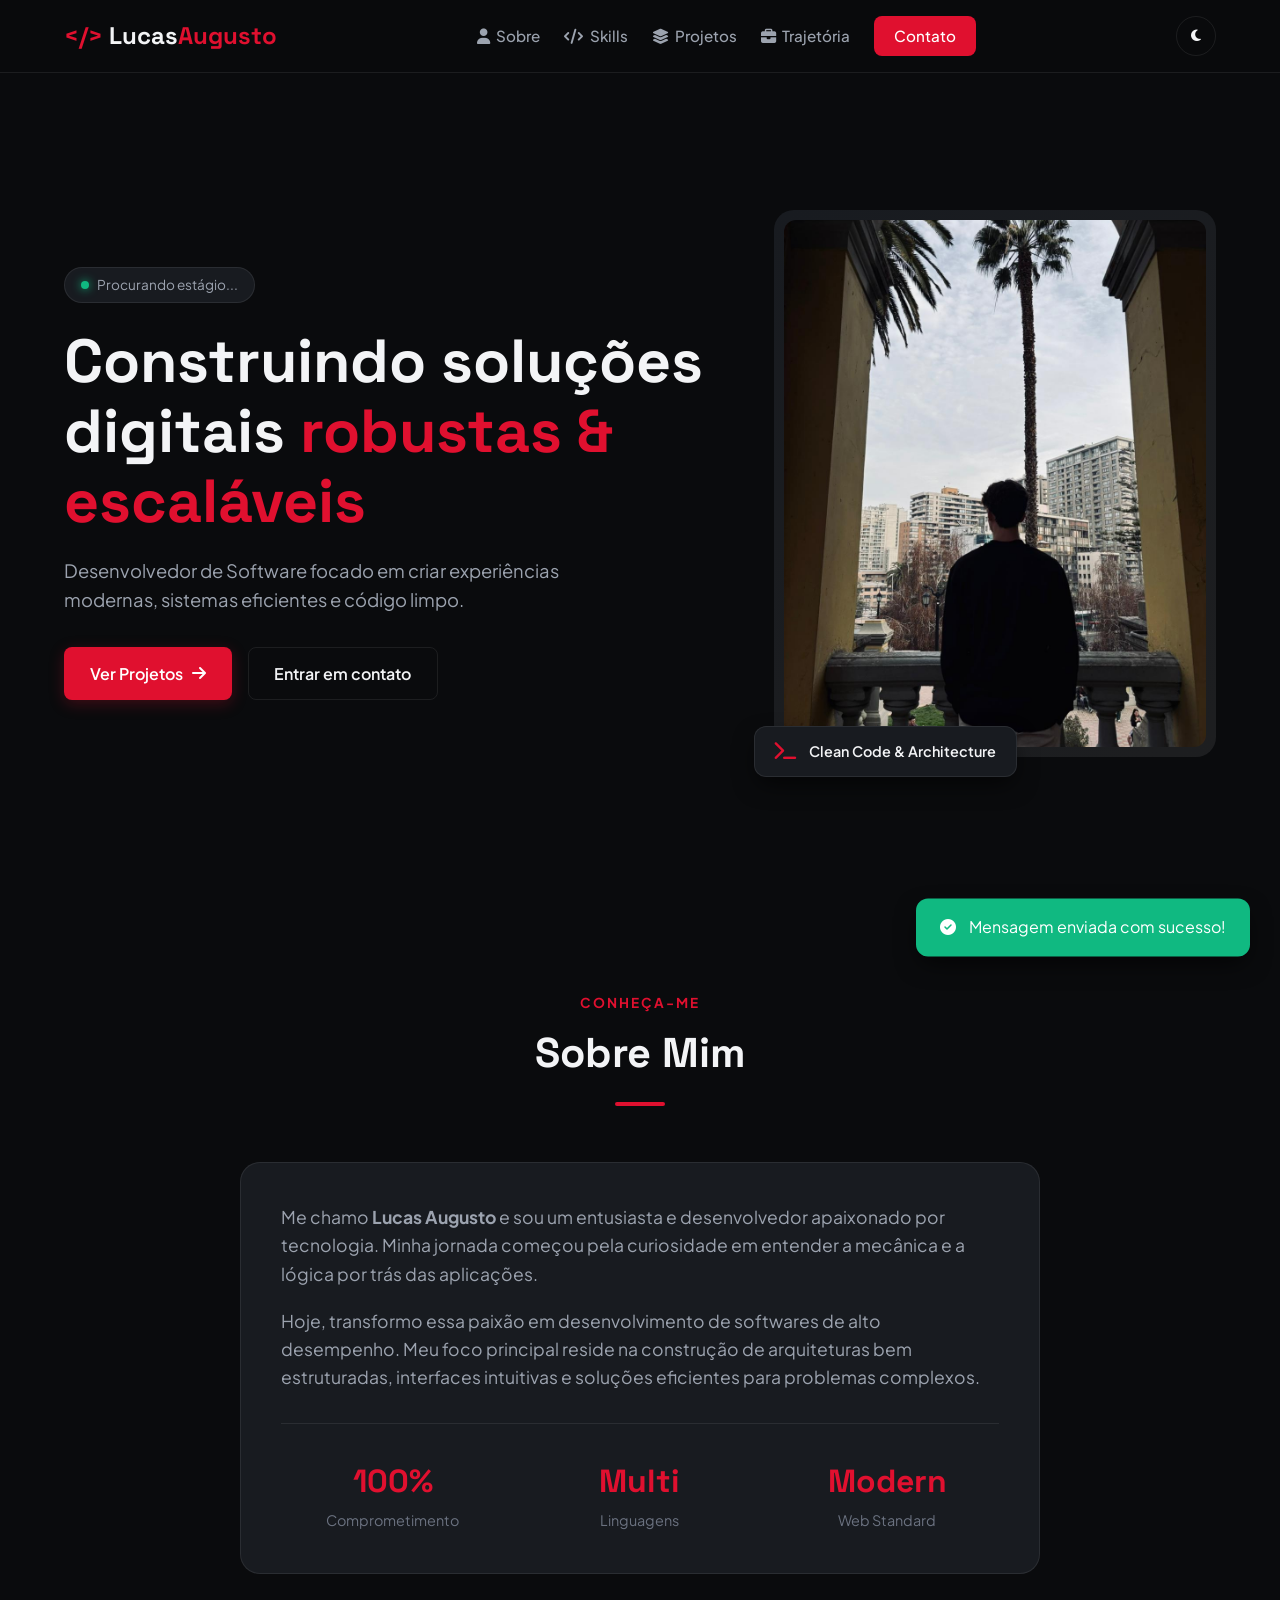
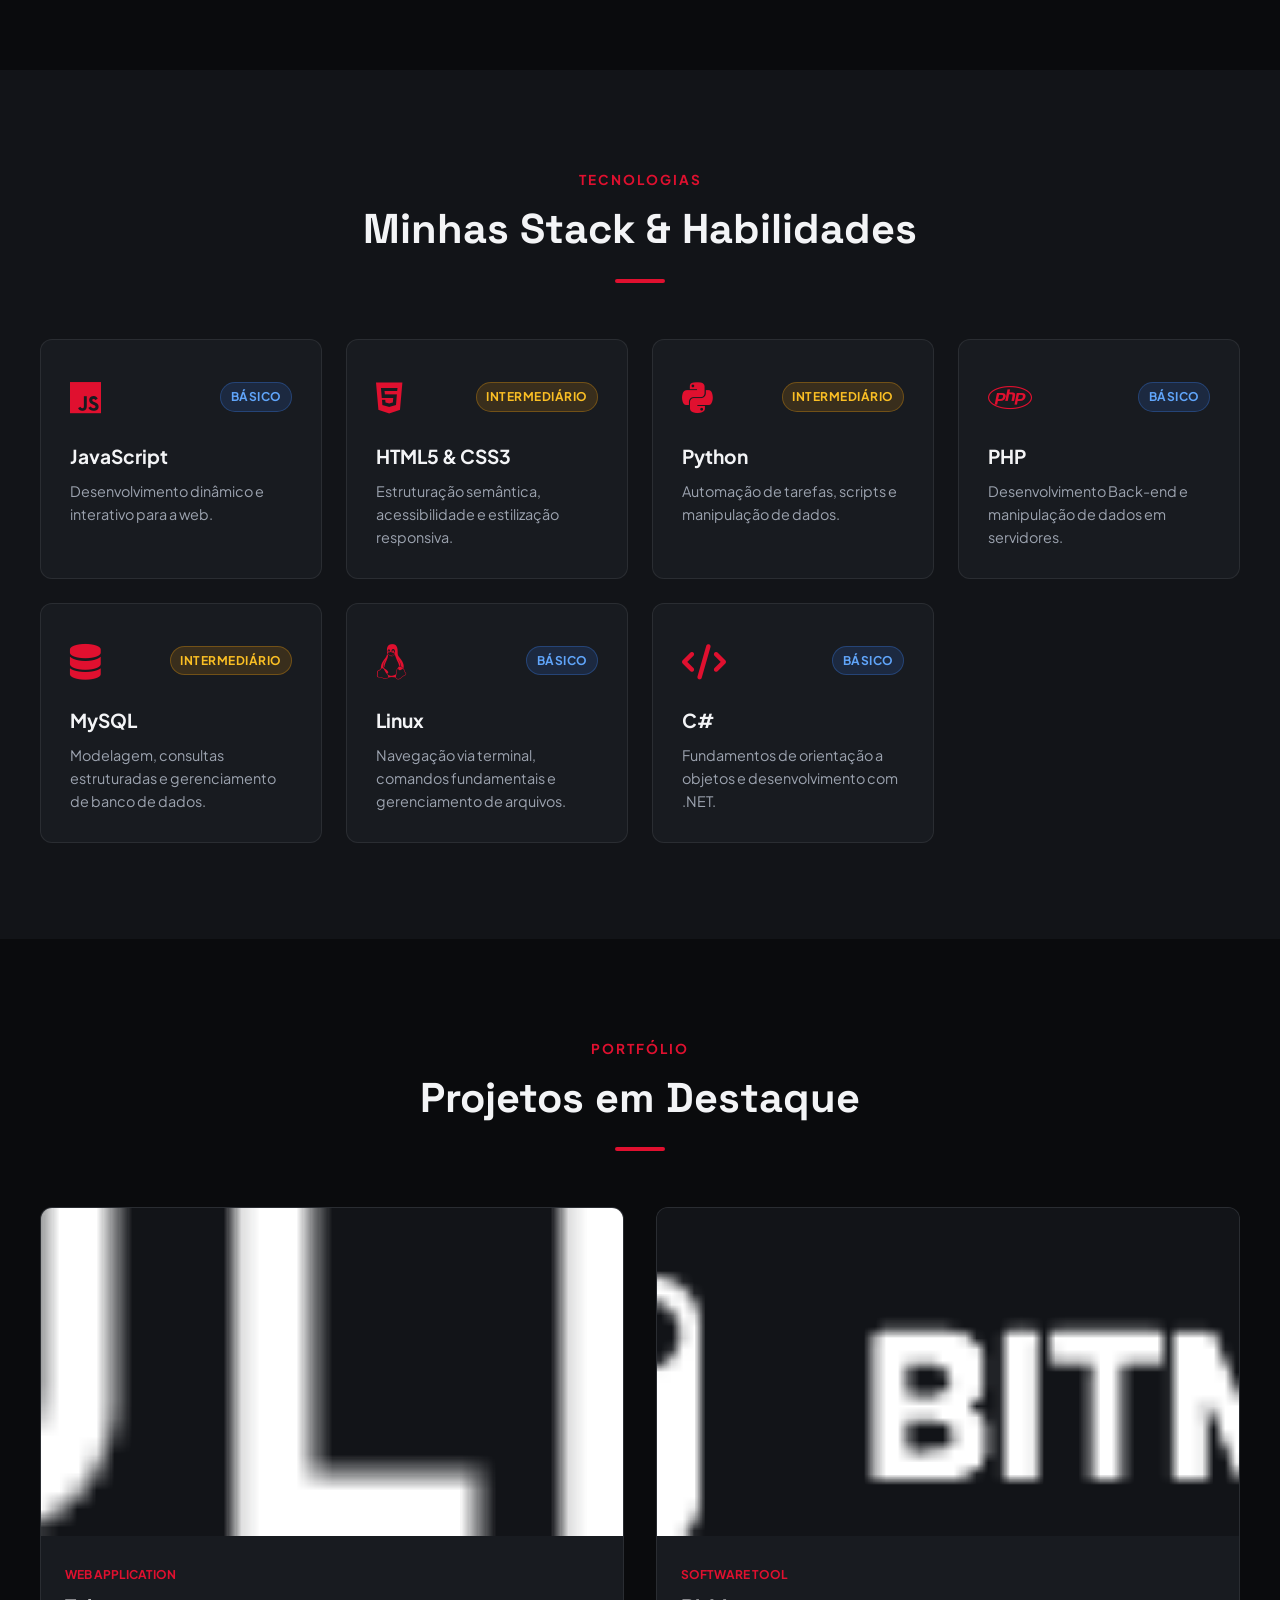
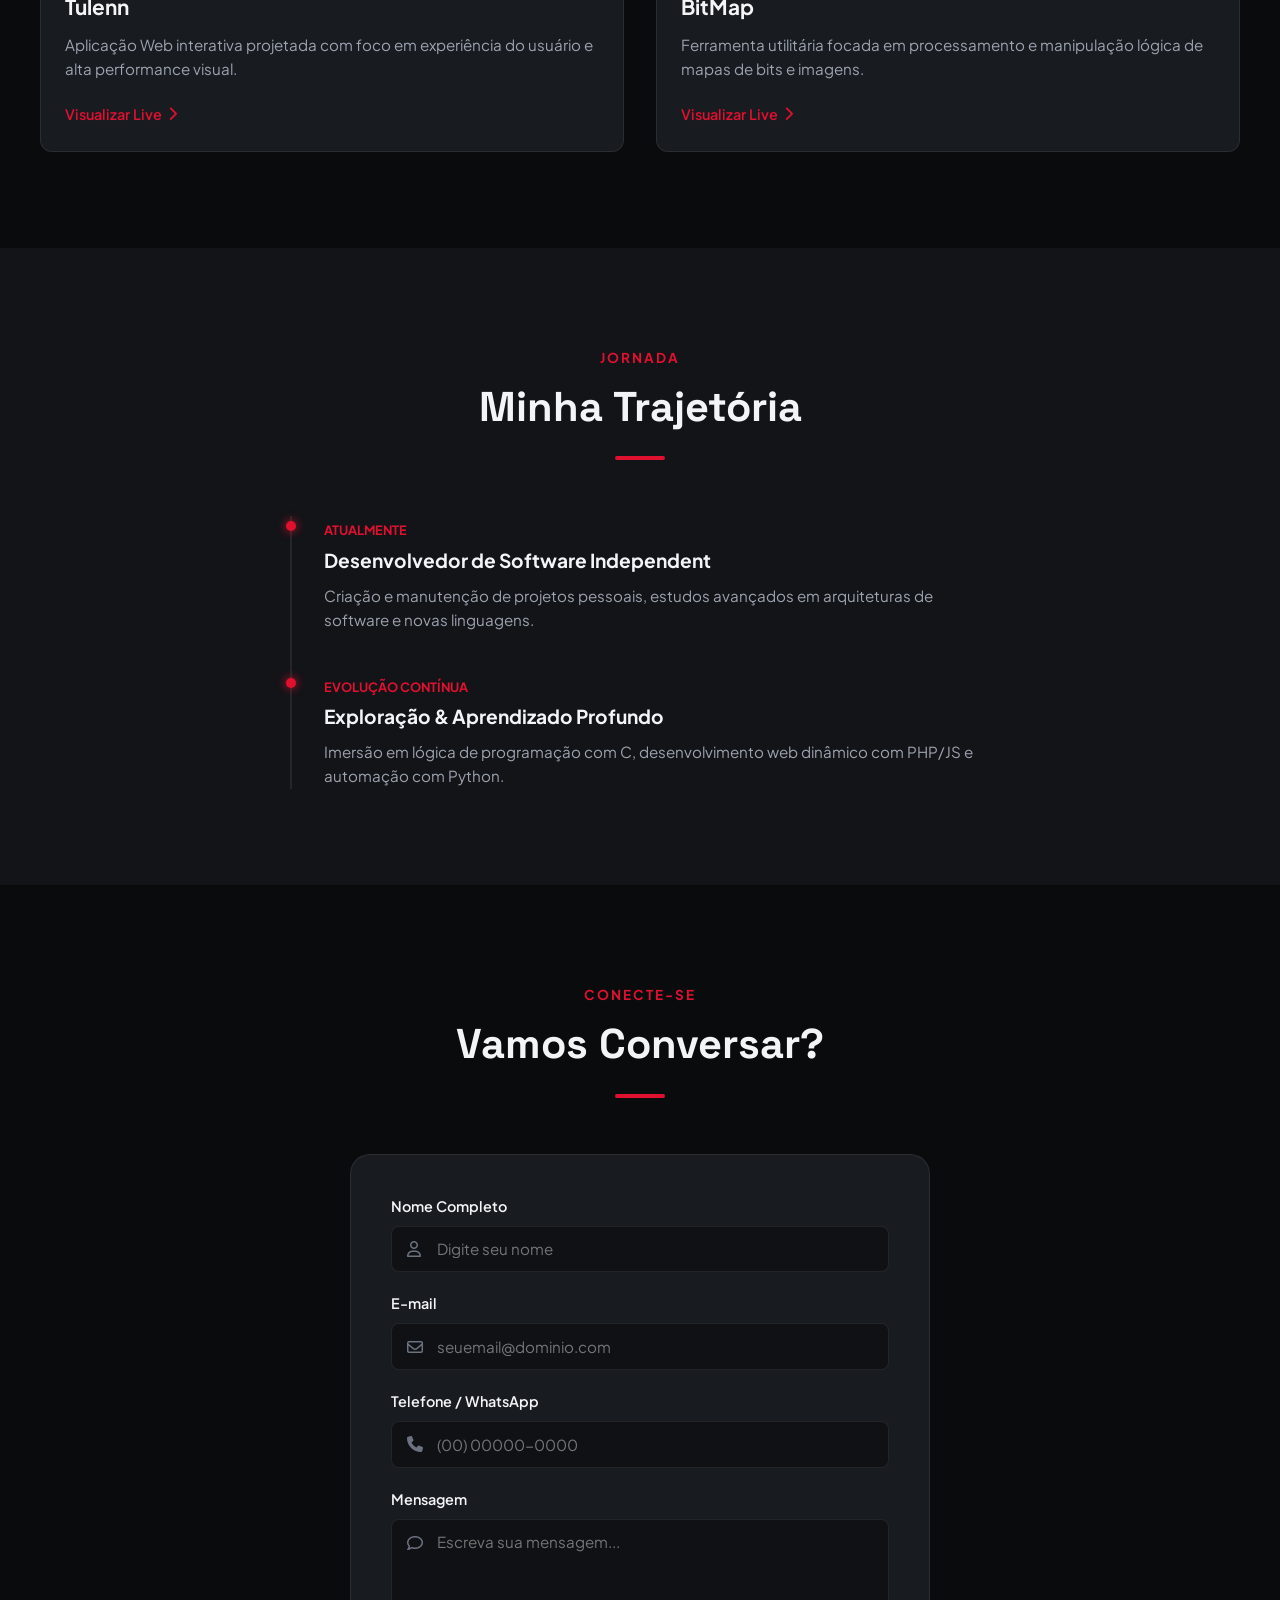
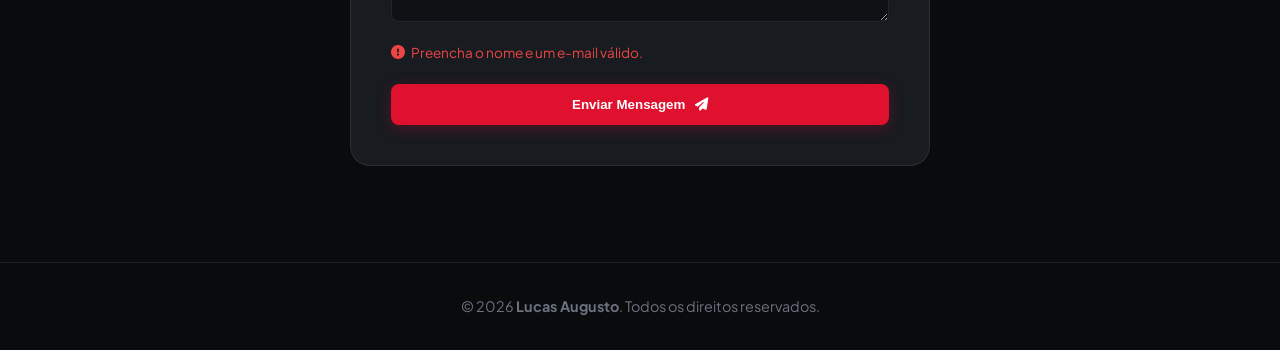
==== commit 5d70391b: "Update index.html" ====
--- a/index.html
+++ b/index.html
@@ -55,7 +55,7 @@
         <div class="hero__container">
             <div class="hero__content">
                 <div class="badge">
-                    <span class="badge__dot"></span> Disponível para novos projetos
+                    <span class="badge__dot"></span> Procurando estágio...
                 </div>
                 <h1 class="hero__title">
                     Construindo soluções digitais <span class="highlight">robustas & escaláveis</span>
@@ -349,4 +349,4 @@
     <script src="script.js" defer></script>
 </body>
 
-</html>+</html>
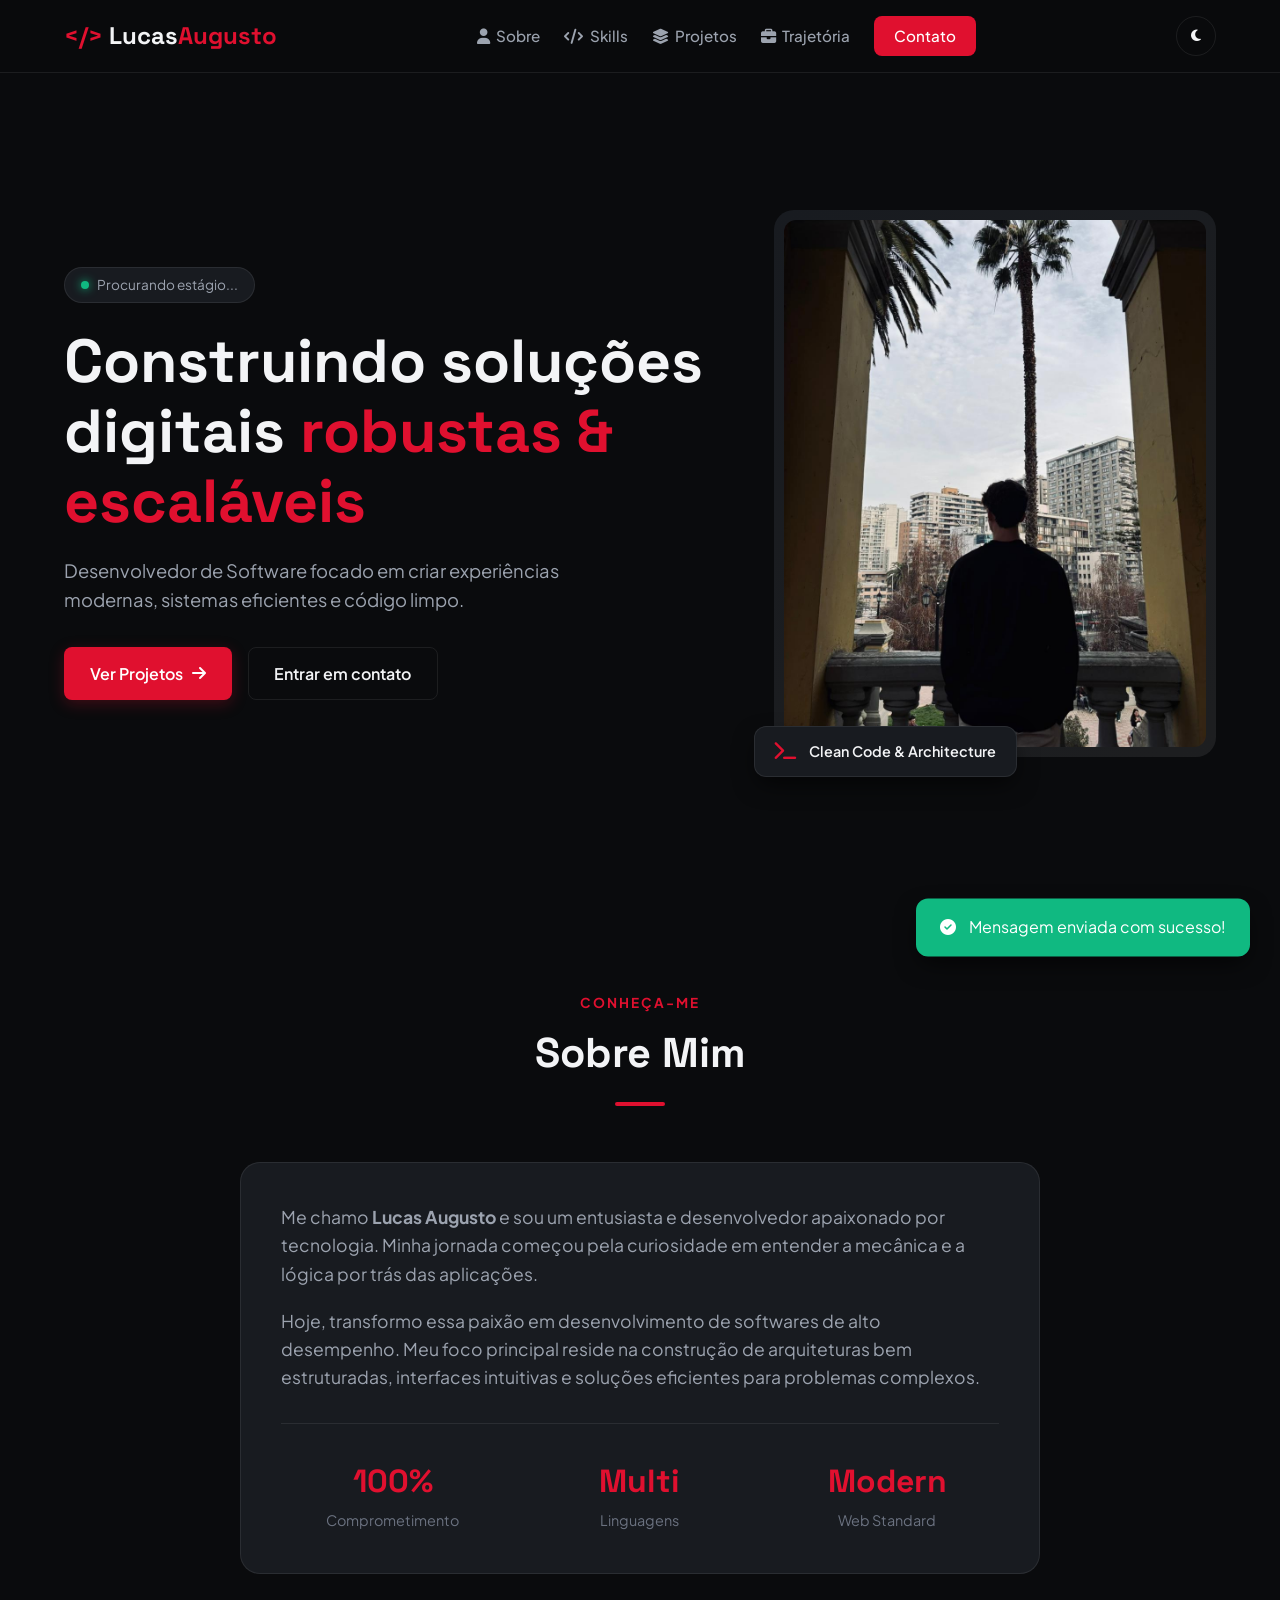
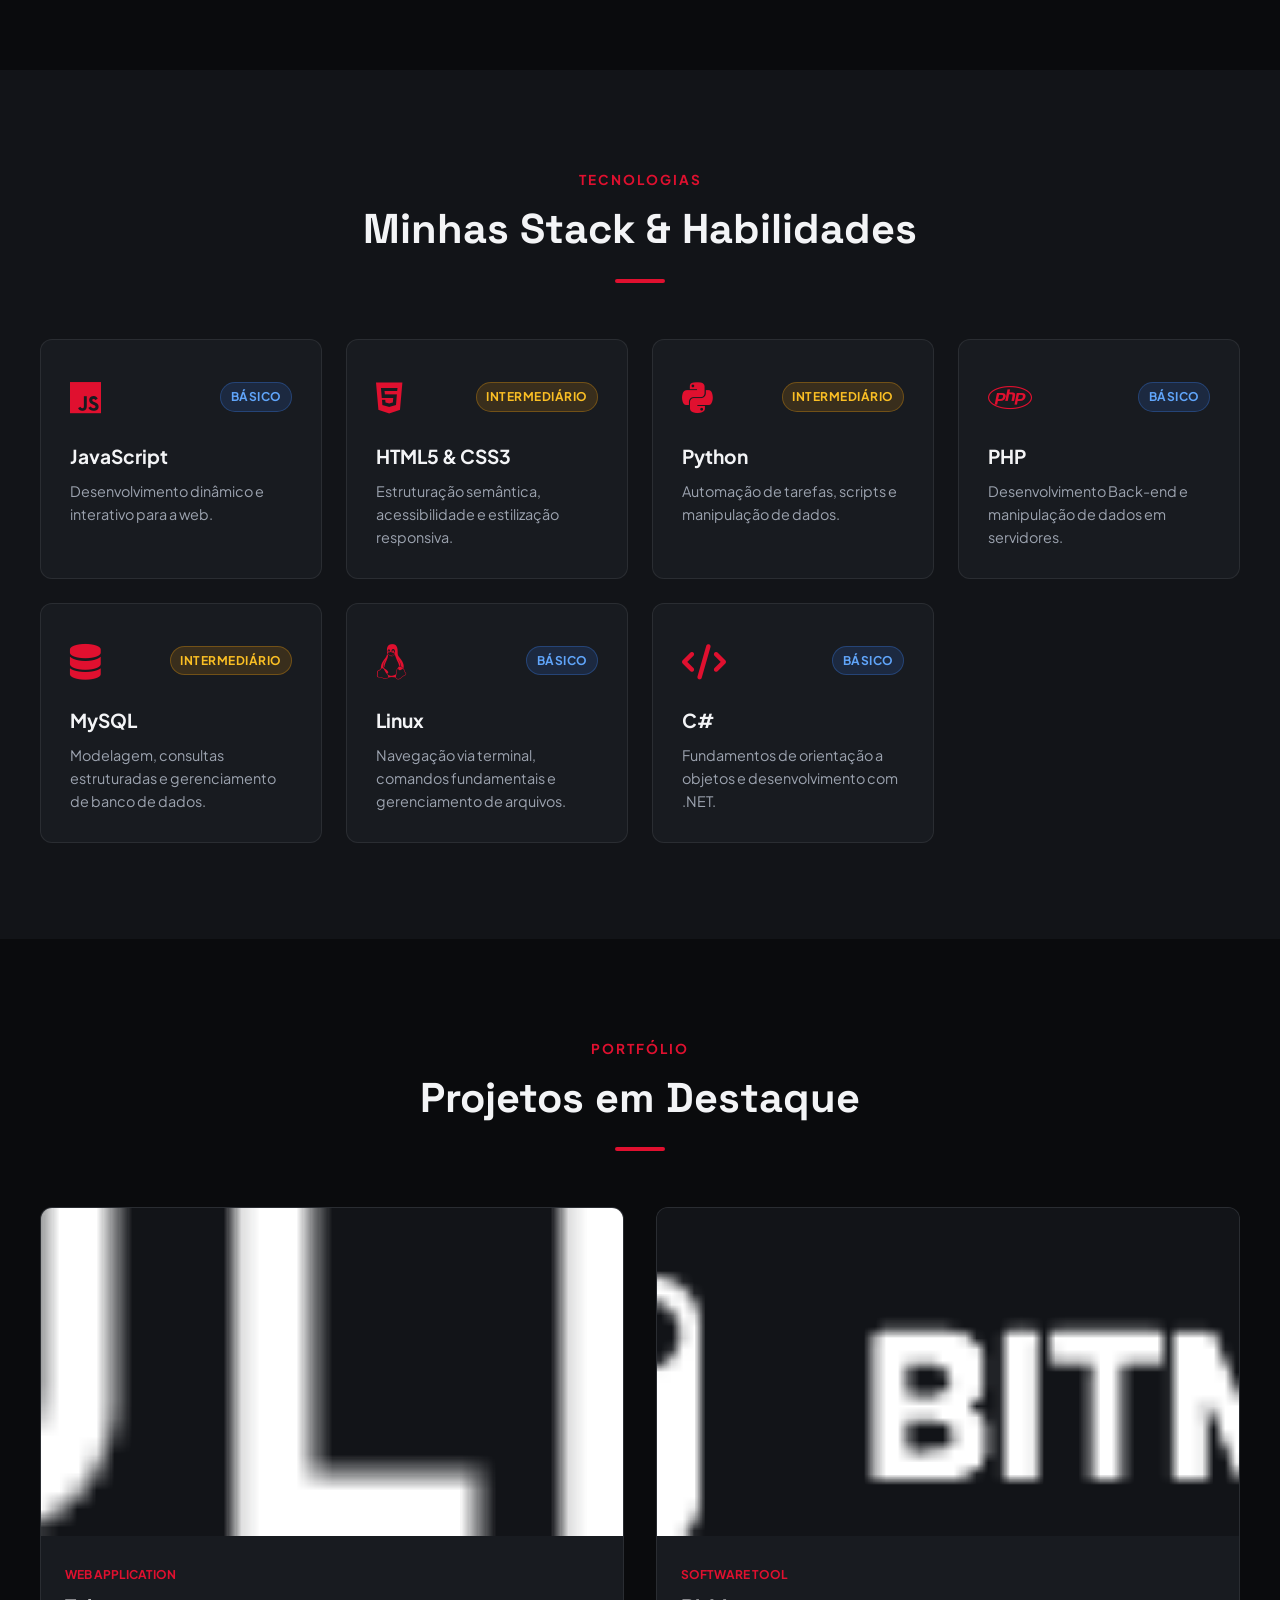
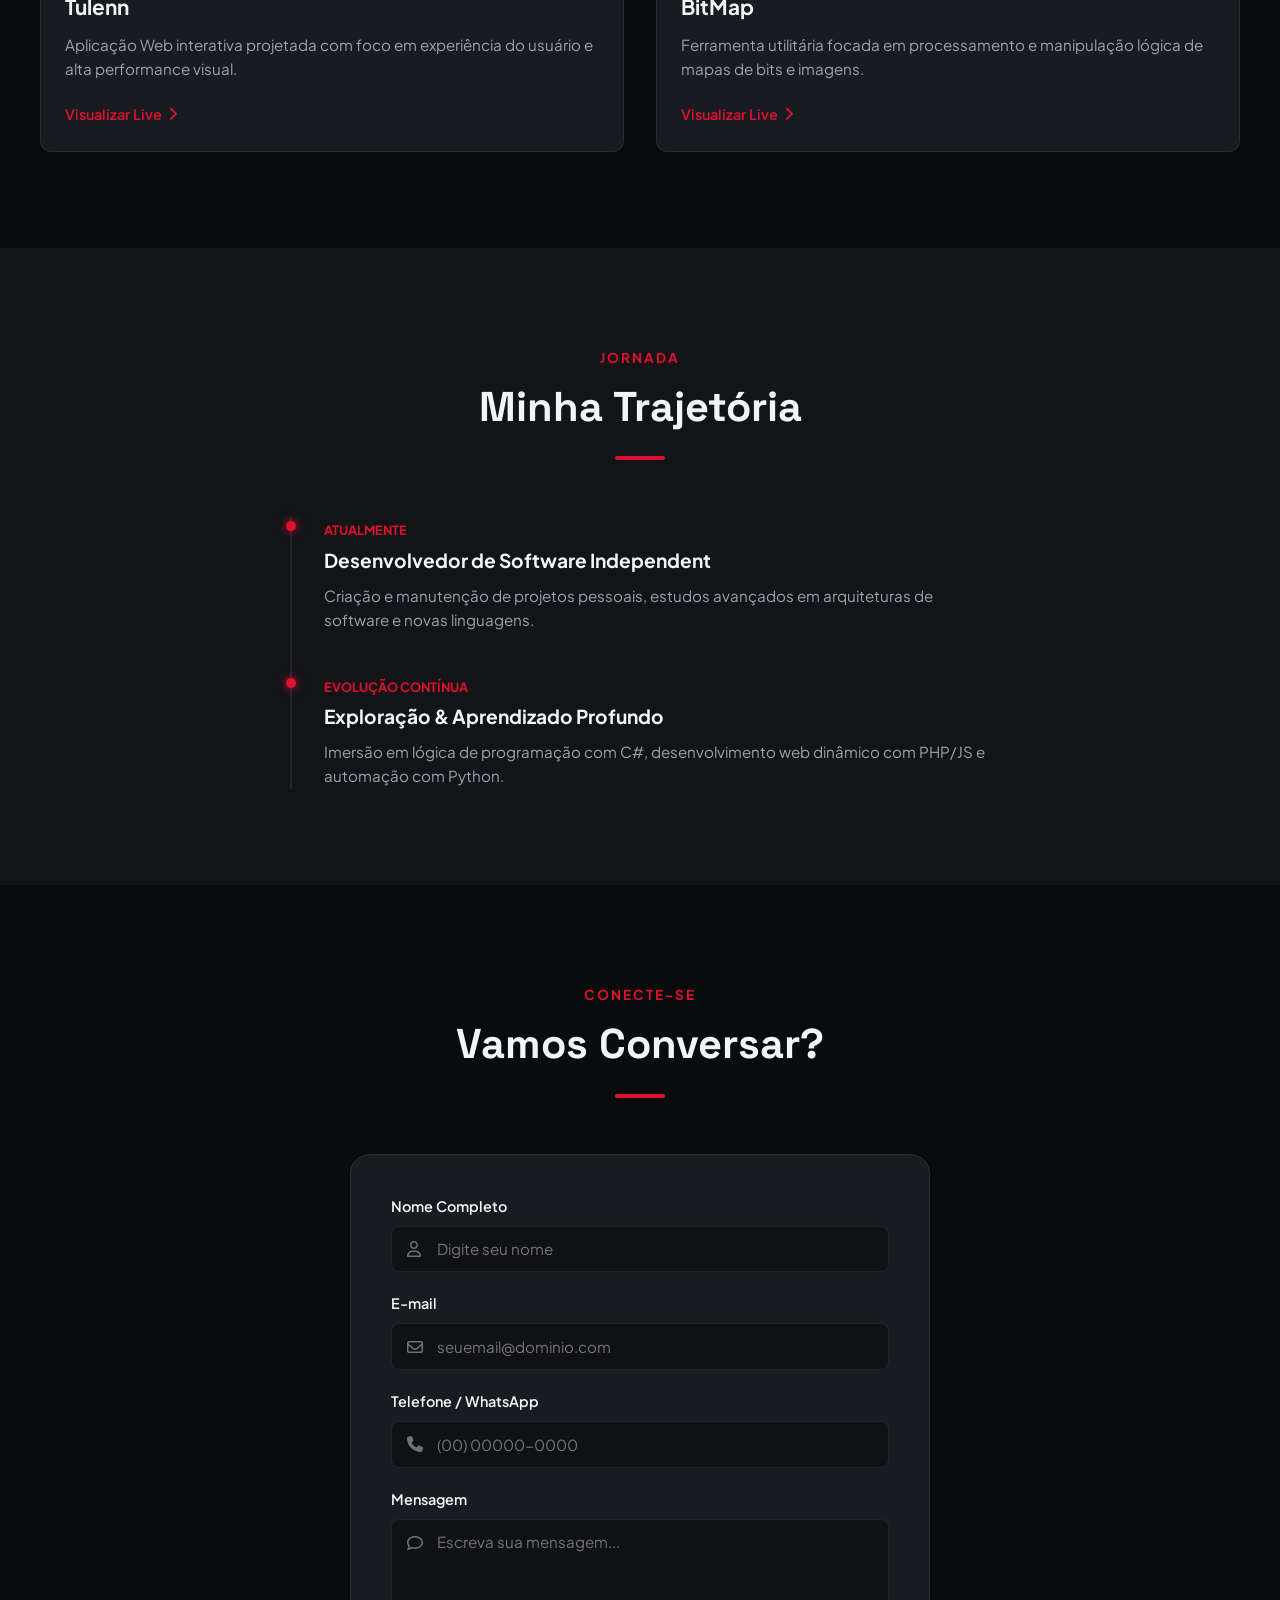
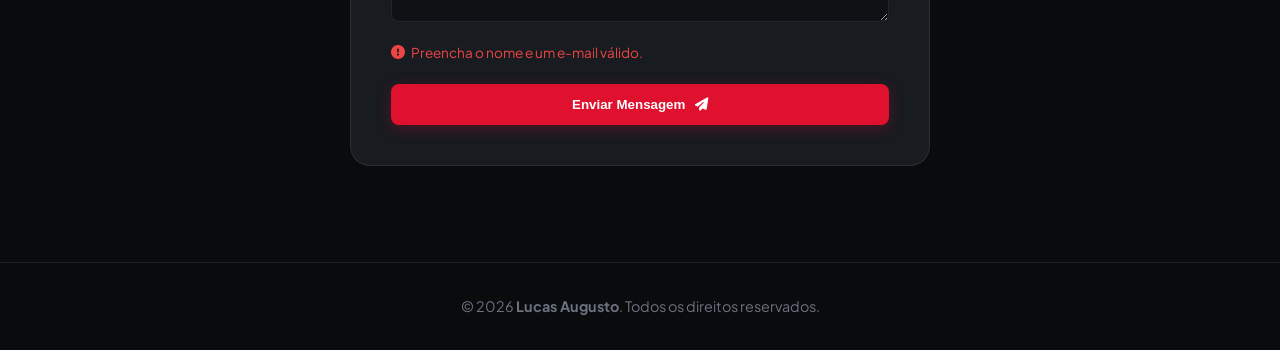
==== commit 6994e5f9: "Update programming language from C to C#" ====
--- a/index.html
+++ b/index.html
@@ -265,7 +265,7 @@
                     <div class="timeline__content">
                         <span class="timeline__date">Evolução Contínua</span>
                         <h3 class="timeline__title">Exploração & Aprendizado Profundo</h3>
-                        <p class="timeline__desc">Imersão em lógica de programação com C, desenvolvimento web dinâmico com PHP/JS e automação com Python.</p>
+                        <p class="timeline__desc">Imersão em lógica de programação com C#, desenvolvimento web dinâmico com PHP/JS e automação com Python.</p>
                     </div>
                 </div>
             </div>
